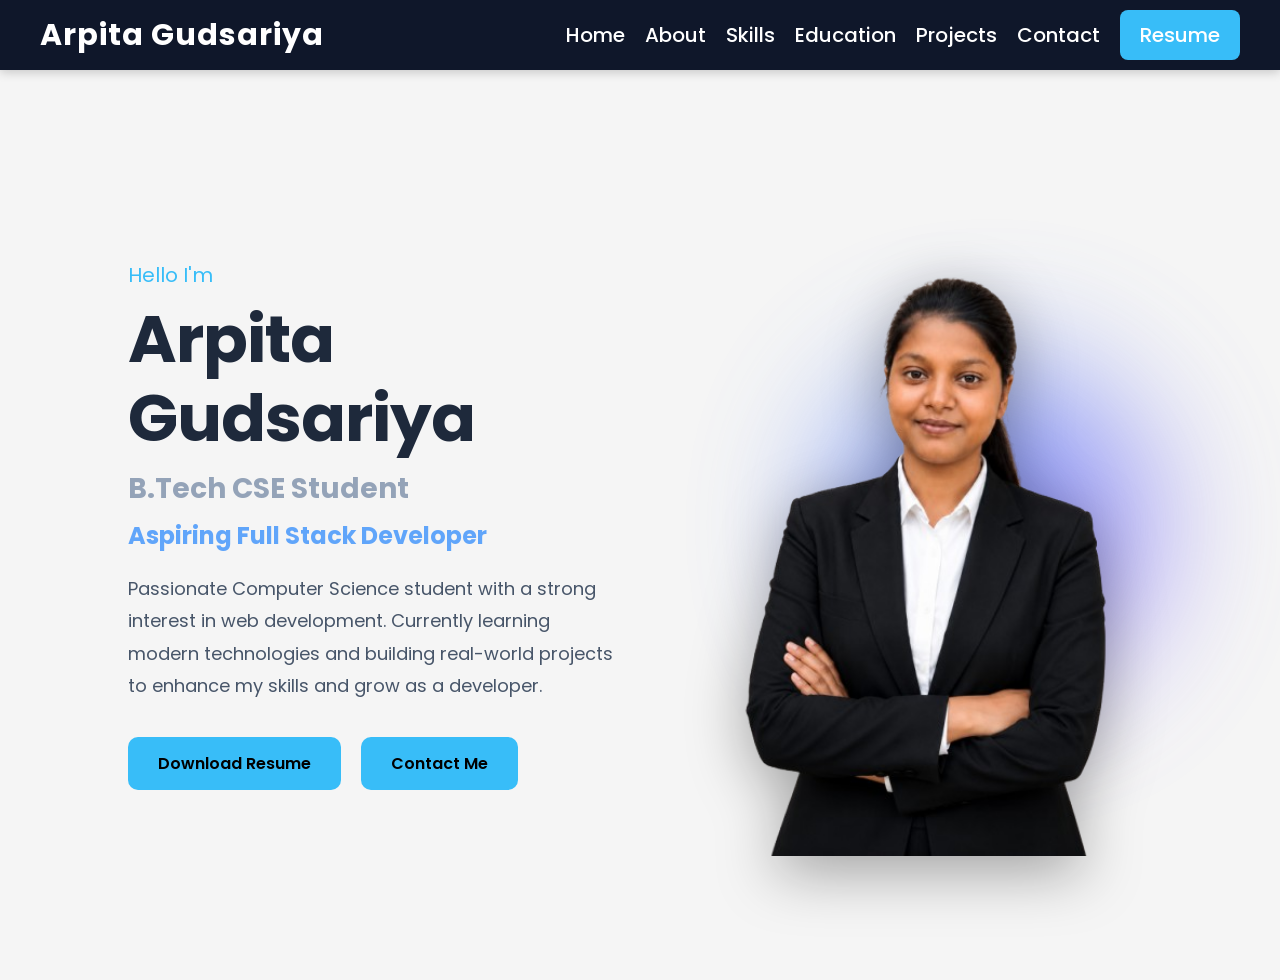
==== CODSOFT_TASK1_Portfolio/index.html @ d37b6a10 "Complete hero section" ====
<!DOCTYPE html>
<html lang="en">
<head>
    <meta charset="UTF-8">
    <meta name="viewport" content="width=device-width, initial-scale=1.0">
    <title> My Portfolio</title>
    <link rel="stylesheet" href="style.css">
    


</head>
<body>

    <!-----------Header Section---------------->
    <header id="header">
        
        <h1>Arpita Gudsariya</h1>
        <div class="nav-links">
        <a href="#home">Home</a>
        <a href="#about">About</a>
        <a href="#skills">Skills</a>
        <a href="#education">Education</a>
        <a href="#projects">Projects</a>
        <a href="#contact">Contact</a>

        <a href="#" class="resume-btn">Resume</a>
        </div>
    </header>




    <!-----------Main Section---------------->
    <main>



        <!-----------Hero Section---------------->
    <section id="home">
    <div class="hero-container">


       <!-------left side of hero section---------------->
        <div class="hero-content">
            <p class="greeting">Hello I'm </p>
            <h1>Arpita Gudsariya</h1>
            <h2>B.Tech CSE  Student</h2>
            <h3>Aspiring Full Stack Developer</h3>
            <p class="hero-description">Passionate Computer Science student with a strong interest in web development. Currently learning modern technologies and building real-world projects to enhance my skills and grow as a developer.</p>
            <div class="hero-buttons">
              <button>Download Resume</button>  
              <button>Contact Me </button>
            </div>
            
            
        </div>

        <!-------right side of hero section---------------->
        <div class="hero-image">
            <img src="image/Arpita_new-removebg-preview.png" alt="Profile Image">
        </div>

    </div>

    </section>

    
        <!-----------Home Section---------------->
        <section id="home">

        </section>

        <!-----------About Section---------------->
        <section id="about">

        </section>

        <!-----------Skills Section---------------->
        <section id="skills">

        </section>

        <!-----------Education Section---------------->
        <section id="education">

        </section>

        <!-----------Projects Section---------------->
        <section id="projects">

        </section>

        <!-----------Contact Section---------------->
        <section id="contact">

        </section>

    </main>


    <!-----------Footer Section---------------->
    <footer id="footer">

    </footer>
</body>
</html>
---- CODSOFT_TASK1_Portfolio/style.css ----
@import url('https://fonts.googleapis.com/css2?family=Poppins:wght@300;400;500;600;700;800&display=swap');
*{
    margin: 0;
    padding: 0;
    box-sizing: border-box;
    font-family:'Poppins', sans-serif;
}

body{
   background:#f5f5f5;
   color:#1e293b;
 }
html{
    scroll-behavior: smooth;
}


/*---------------- Header Section ------------------*/
#header{
    background-color: #0F172A;
    color: white;
    height: 70px;
    display: flex;
    justify-content: space-between;
    align-items: center;
    padding: 0 40px;
    position:sticky;
    top:0;
    z-index:1000;
    box-shadow: 0 2px 10px rgba(0,0,0,0.2);
}

#header h1{
    font-size: 30px;
    font-weight: bold;
    letter-spacing: 1px;
}

.nav-links{
    display: flex;
    align-items: center;
    gap: 20px;
}

#header a{
    color: white;
    text-decoration: none;
    font-size: 20px;
    transition: all 0.3s ease;
    font-weight: 500;

}

#header a:hover{
    color: #38BDF8;
}

.resume-btn{
    background-color: #38BDF8;
    color: white;
    padding: 10px 20px;
    border-radius: 8px;
    font-weight: 600;
    transition: all 0.3s ease;
}

.resume-btn:hover{
    background-color: #0EA5E9;
    transform: translateY(-2px);
}



.hero-container{
    display: flex;
    align-items: center;
    justify-content: space-between;
    min-height:calc(100vh - 70px);

}

/*----------- Hero Section ------------------*/

#home{
    padding:40px 10% 0;
}



.hero-content{
    flex:1;
padding-right:40px;
}

.greeting{
    font-size:20px;
    color:#38bdf8;
    margin-bottom:10px;
}



.hero-content h1{
    font-size:66px;
    letter-spacing:-1px;
    font-weight:700;
    line-height:1.2;
    margin-bottom:10px;
}

.hero-content h2{
    font-size:28px;
    color:#94a3b8;
    margin-bottom:8px;
}

.hero-content h3{
    font-size:24px;
    color:#60a5fa;
    margin-bottom:20px;
}

.hero-description{
    max-width:600px;
    font-size:18px;
    line-height:1.8;
    color:#475569;
    margin-bottom:35px;
}
.hero-buttons{
    display:flex;
    gap:20px;
}

.hero-buttons button{
    font-size:16px;
    padding: 14px 30px;
    border:none;
    border-radius:10px;
    background-color:#38bdf8;
    color:black;
    cursor:pointer;
    font-weight:600;
    transition:0.3s ease;
}

.hero-buttons button:hover{
   background-color: #0EA5E9;
    transform: translateY(-5px);
    transition: 0.3s ease;
}


/*--------- Hero Image Section ------------------*/

.hero-image{
    flex:1;
    display:flex;
    justify-content:flex-end;
    align-items:center;
    position:relative;
}

.hero-image::before{
    content:"";
    position:absolute;
    width:320px;
    height:320px;
    background:linear-gradient(135deg,#3b82f6,#8b5cf6);
    border-radius:50%;
    filter:blur(70px);
    opacity:0.7;
    z-index:-1;
}

.hero-image img{
    width:440px;
    max-width:100%;
    height:auto;
    filter:drop-shadow(0 15px 30px rgba(0,0,0,0.35));
    transition:transform .4s ease;
}

.hero-image img:hover{
    transform:scale(1.05);
}
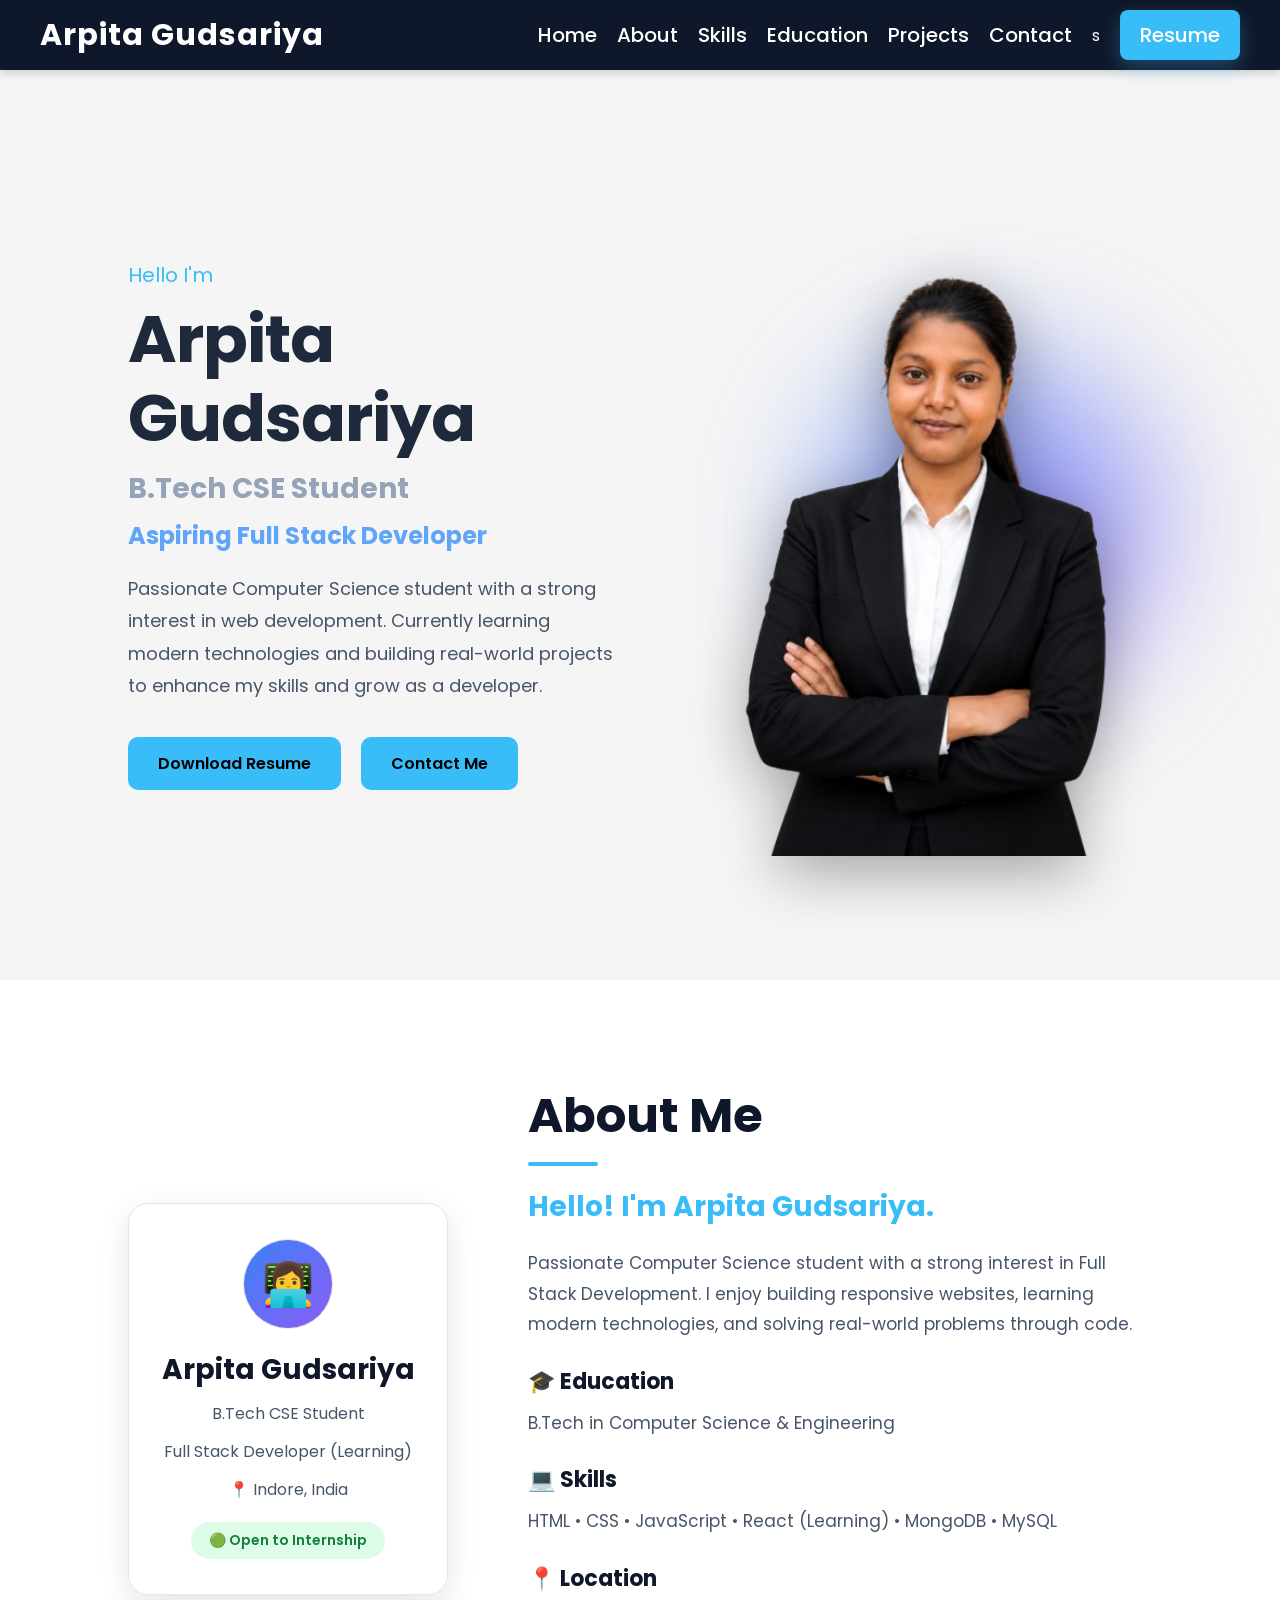
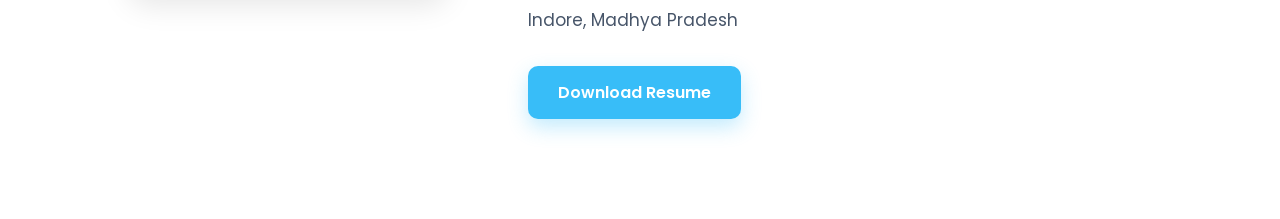
==== commit 9a143c97: "Complete About Section" ====
--- a/CODSOFT_TASK1_Portfolio/index.html
+++ b/CODSOFT_TASK1_Portfolio/index.html
@@ -21,7 +21,7 @@
         <a href="#skills">Skills</a>
         <a href="#education">Education</a>
         <a href="#projects">Projects</a>
-        <a href="#contact">Contact</a>
+        <a href="#contact">Contact</a>s
 
         <a href="#" class="resume-btn">Resume</a>
         </div>
@@ -70,10 +70,64 @@
 
         </section>
 
-        <!-----------About Section---------------->
-        <section id="about">
 
-        </section>
+
+    <!-----------About Section---------------->
+    <section id="about">
+
+    <div class="about-container">
+
+        <!-- Left Side -->
+        <div class="about-card">
+
+            <div class="about-icon">
+                👩‍💻
+            </div>
+
+            <h3>Arpita Gudsariya</h3>
+
+            <p>B.Tech CSE Student</p>
+
+            <p>Full Stack Developer (Learning)</p>
+
+            <p>📍 Indore, India</p>
+
+            <div class="status">
+                <span>🟢 Open to Internship</span>
+            </div>
+
+        </div>
+
+        <!-- Right Side -->
+        <div class="about-content">
+
+            <h1>About Me</h1>
+
+            <h2>Hello! I'm Arpita Gudsariya.</h2>
+
+            <p>
+                Passionate Computer Science student with a strong interest in
+                Full Stack Development. I enjoy building responsive websites,
+                learning modern technologies, and solving real-world problems
+                through code.
+            </p>
+
+            <h3>🎓 Education</h3>
+            <p>B.Tech in Computer Science & Engineering</p>
+
+            <h3>💻 Skills</h3>
+            <p>HTML • CSS • JavaScript • React (Learning) • MongoDB • MySQL</p>
+
+            <h3>📍 Location</h3>
+            <p>Indore, Madhya Pradesh</p>
+
+            <div class="about-button">
+    <button>Download Resume</button>
+ </div>
+
+    </div>
+
+</section>
 
         <!-----------Skills Section---------------->
         <section id="skills">
--- a/CODSOFT_TASK1_Portfolio/style.css
+++ b/CODSOFT_TASK1_Portfolio/style.css
@@ -62,6 +62,7 @@
     border-radius: 8px;
     font-weight: 600;
     transition: all 0.3s ease;
+    box-shadow:0 8px 20px rgba(56,189,248,0.3);
 }
 
 .resume-btn:hover{
@@ -186,3 +187,163 @@
 }
 
 
+
+
+/*---------------- About Section ------------------*/
+
+#about{
+    padding:100px 10%;
+    background:#ffffff;
+}
+
+.about-container{
+    display:flex;
+    justify-content:space-between;
+    align-items:center;
+    gap:80px;
+}
+
+
+
+
+/*---------------- About Card ----------------*/
+
+.about-card{
+    width: 320px;
+    background: #ffffff;
+    padding: 35px 25px;
+    border-radius: 20px;
+    border:1px solid #e2e8f0;
+    text-align: center;
+    box-shadow: 0 10px 30px rgba(0,0,0,0.1);
+    transition: 0.3s ease;
+}
+
+.about-card:hover{
+    transform: translateY(-10px);
+    box-shadow: 0 20px 40px rgba(59,130,246,0.25);
+}
+
+
+
+/*---------------- About Card Content ----------------*/
+
+.about-icon{
+    width: 90px;
+    height: 90px;
+    margin: 0 auto 20px;
+    background: linear-gradient(135deg,#3b82f6,#8b5cf6);
+    border-radius: 50%;
+    display: flex;
+    justify-content: center;
+    align-items: center;
+    font-size: 42px;
+    color: white;
+    border:1px solid #e5e7eb;
+}
+
+
+
+.about-card h3{
+    font-size: 28px;
+    color: #0F172A;
+    margin-bottom: 10px;
+}
+
+.about-card p{
+    font-size: 16px;
+    color: #475569;
+    margin-bottom: 12px;
+    line-height: 1.6;
+}
+
+.status{
+    margin-top: 20px;
+}
+
+.status span{
+    display: inline-block;
+    padding: 8px 18px;
+    background: #DCFCE7;
+    color: #15803D;
+    border-radius: 20px;
+    font-size: 14px;
+    font-weight: 600;
+}
+.about-content h1::after{
+    content:"";
+    display:block;
+    width:70px;
+    height:4px;
+    background:#38BDF8;
+    margin-top:10px;
+    border-radius:10px;
+}
+
+
+/*---------------- About Content ----------------*/
+
+.about-content{
+    flex: 1;
+}
+
+.about-content h1{
+    font-size: 48px;
+    color: #0F172A;
+    margin-bottom: 20px;
+}
+
+.about-content h1::after{
+    content:"";
+    display:block;
+    width:70px;
+    height:4px;
+    background:#38BDF8;
+    margin-top:10px;
+    border-radius:10px;
+}
+
+.about-content h2{
+    font-size: 28px;
+    color: #38BDF8;
+    margin-bottom: 20px;
+}
+
+.about-content p{
+    font-size: 17px;
+    color: #475569;
+    line-height: 1.8;
+    margin-bottom: 25px;
+    max-width:650px;
+}
+
+.about-content h3{
+    font-size: 22px;
+    color: #0F172A;
+    margin-top: 20px;
+    margin-bottom: 10px;
+}
+
+/*---------------- About Button ----------------*/
+
+.about-button{
+    margin-top: 30px;
+}
+
+.about-button button{
+    padding: 14px 30px;
+    background-color: #38BDF8;
+    box-shadow:0 8px 20px rgba(56,189,248,0.3);
+    color: white;
+    border: none;
+    border-radius: 10px;
+    font-size: 16px;
+    font-weight: 600;
+    cursor: pointer;
+    transition: all 0.3s ease;
+}
+
+.about-button button:hover{
+    background-color: #0EA5E9;
+    transform: translateY(-5px);
+}
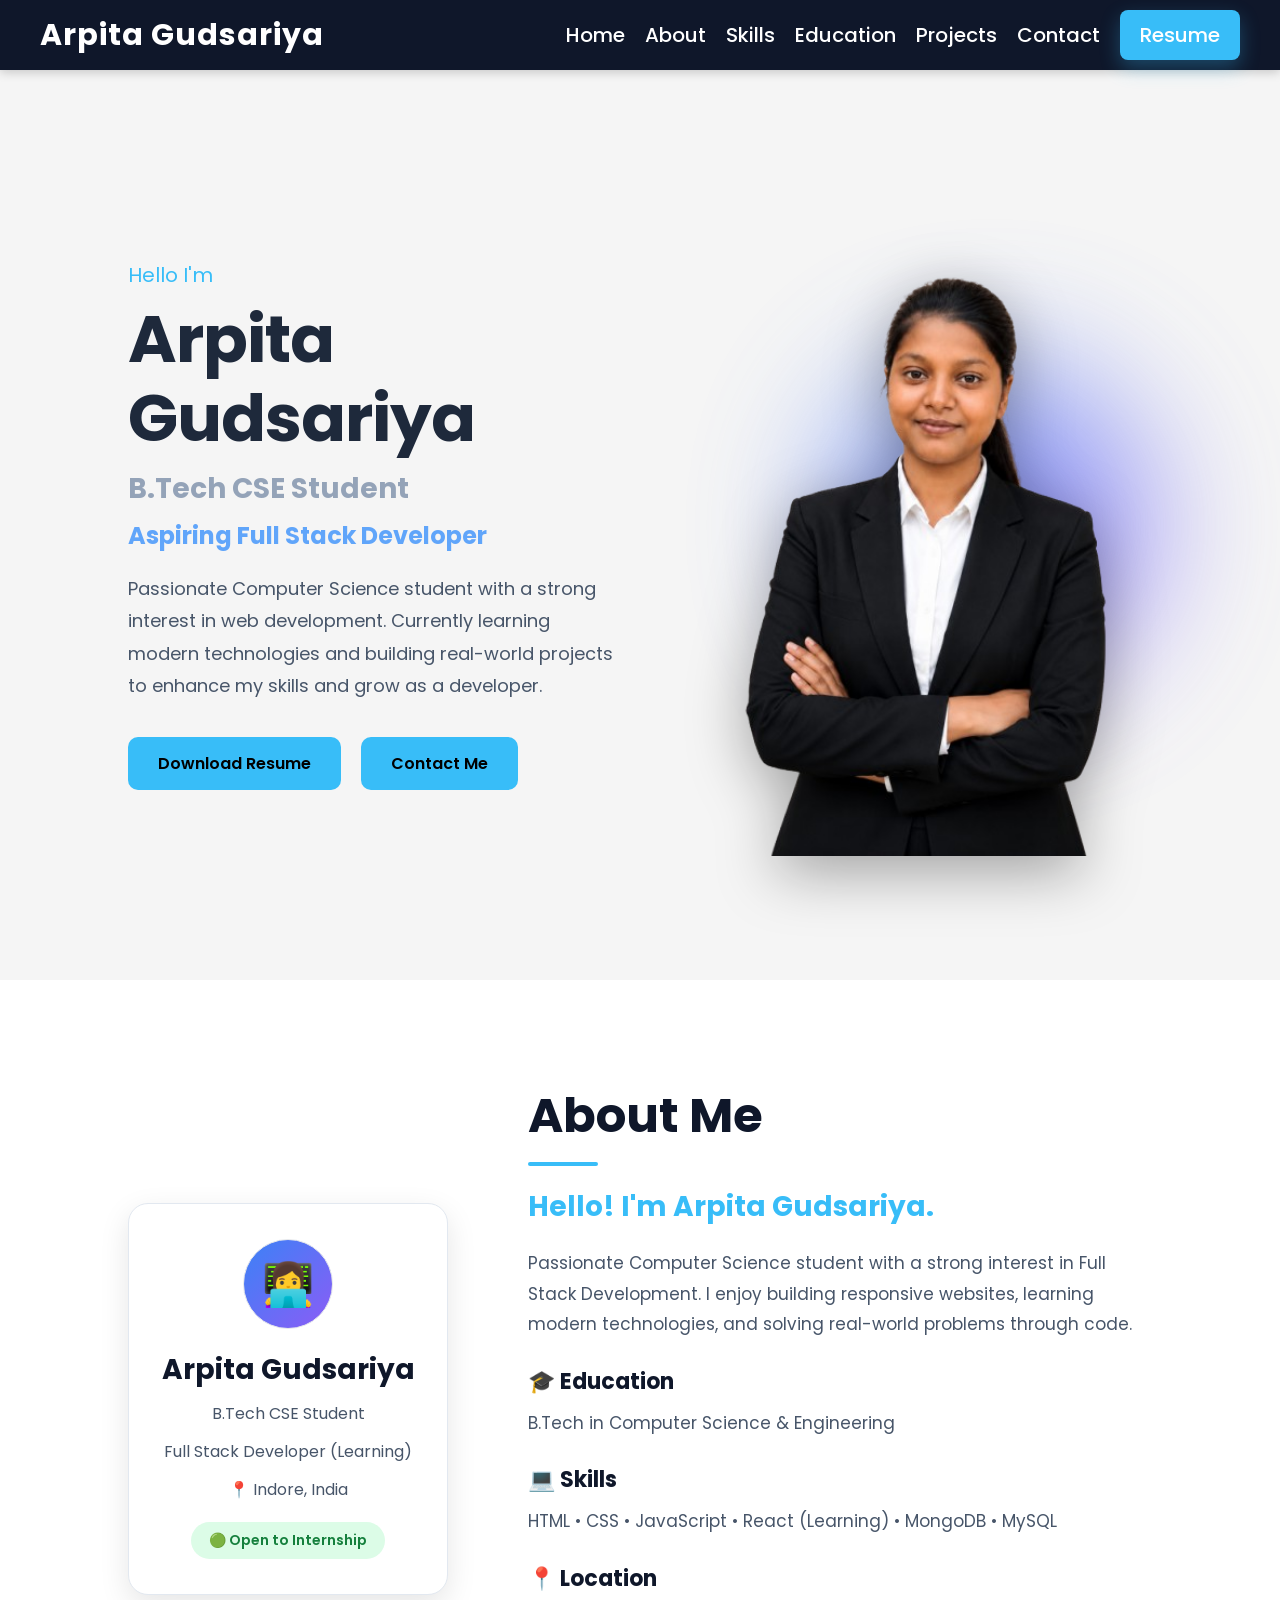
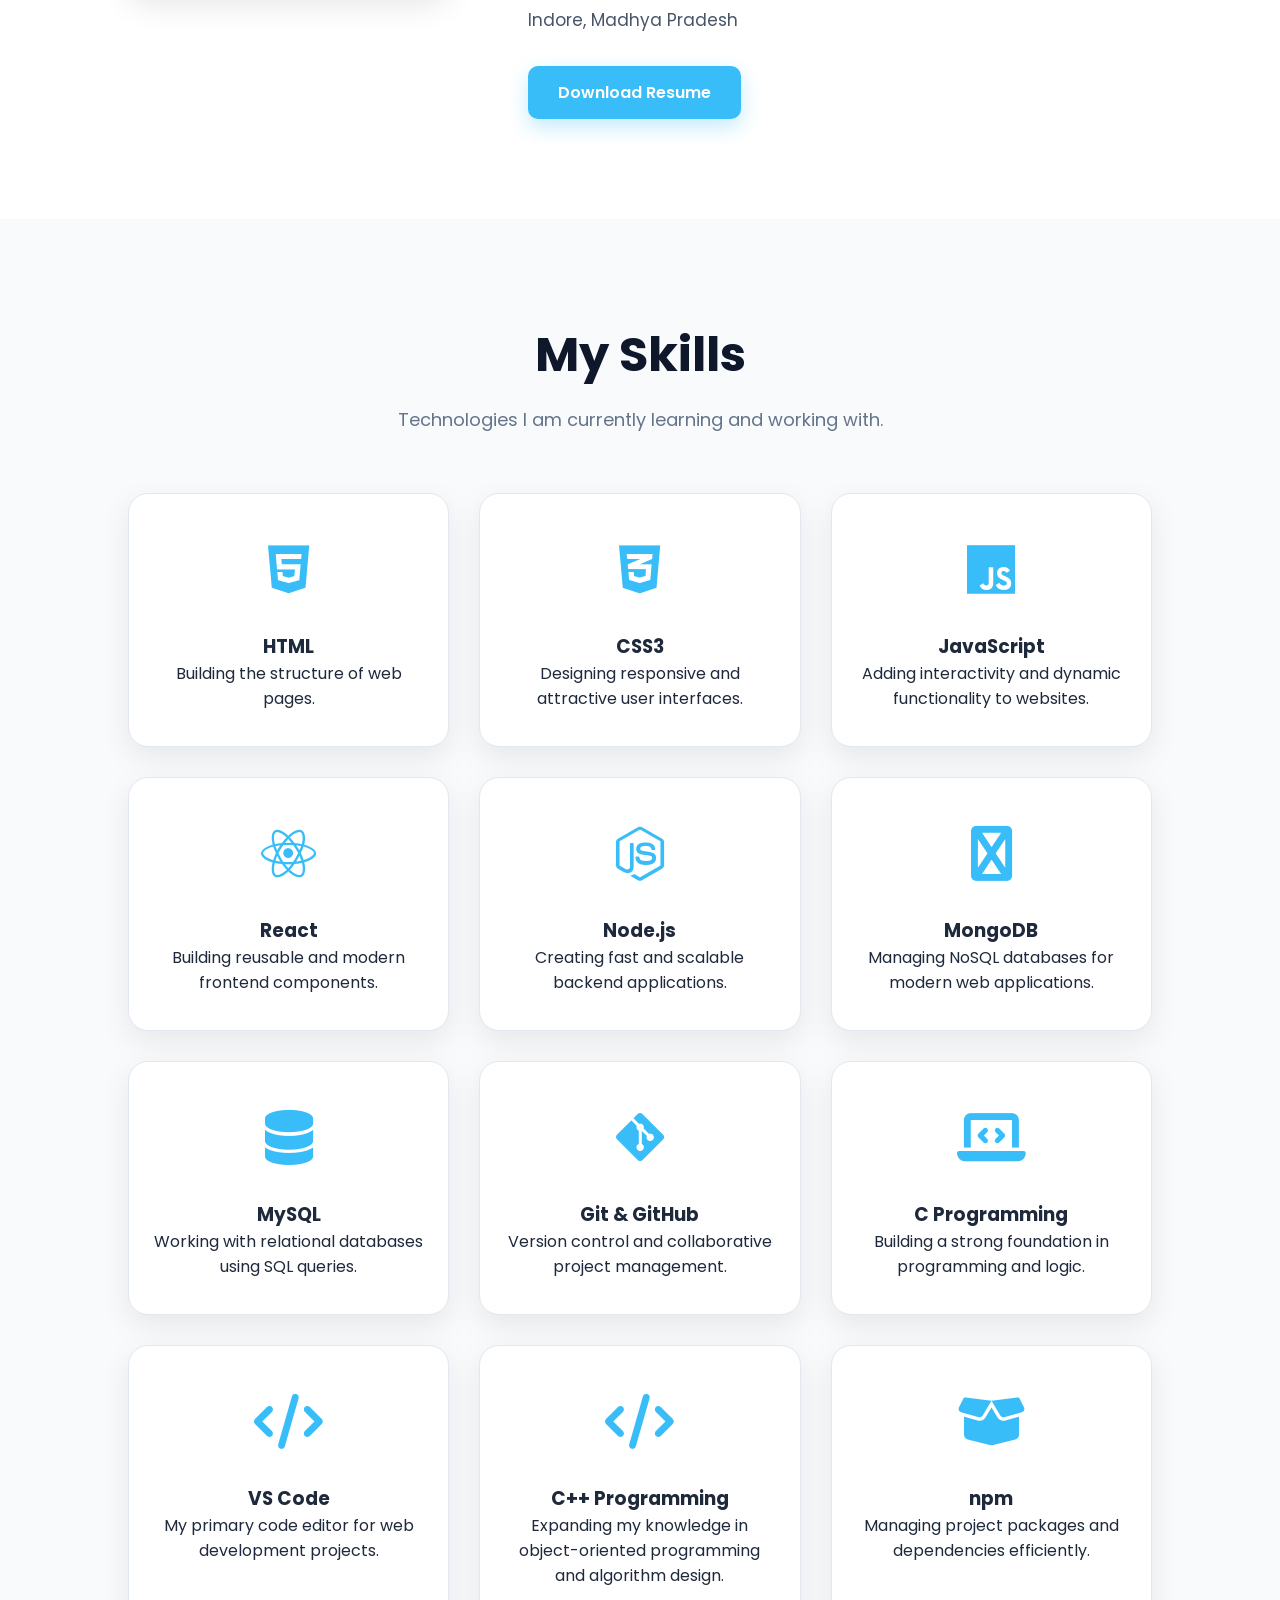
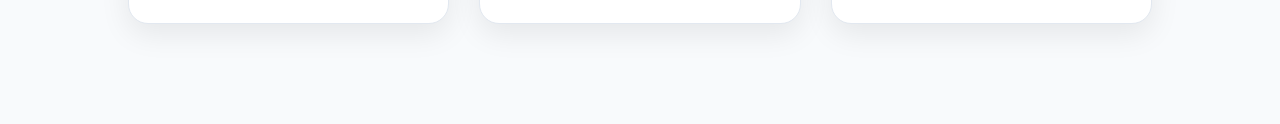
==== commit 6b066de3: "Complete skills section for portfolio" ====
--- a/CODSOFT_TASK1_Portfolio/index.html
+++ b/CODSOFT_TASK1_Portfolio/index.html
@@ -5,9 +5,7 @@
     <meta name="viewport" content="width=device-width, initial-scale=1.0">
     <title> My Portfolio</title>
     <link rel="stylesheet" href="style.css">
-    
-
-
+    <link rel="stylesheet" href="https://cdnjs.cloudflare.com/ajax/libs/font-awesome/6.7.2/css/all.min.css">
 </head>
 <body>
 
@@ -21,7 +19,7 @@
         <a href="#skills">Skills</a>
         <a href="#education">Education</a>
         <a href="#projects">Projects</a>
-        <a href="#contact">Contact</a>s
+        <a href="#contact">Contact</a>
 
         <a href="#" class="resume-btn">Resume</a>
         </div>
@@ -131,11 +129,120 @@
 
         <!-----------Skills Section---------------->
         <section id="skills">
+         
+            <h1>My Skills</h1>
+
+            <p class="skills-subtitle">
+                Technologies I am currently learning and working with.
+            </p>
+
+            <div class="skills-container">
+            
+        <div class="skill-card">
+        <div class="skill-icon">
+            <i class="fa-brands fa-html5"></i>
+        </div>
+        <h3>HTML</h3>
+        <p>Building the structure of web pages.</p>
+        </div>
+
+        <div class="skill-card">
+    <div class="skill-icon">
+         <i class="fa-brands fa-css3-alt"></i>
+    </div>
+    <h3>CSS3</h3>
+    <p>Designing responsive and attractive user interfaces.</p>
+</div>
+
+<div class="skill-card">
+    <div class="skill-icon">
+        <i class="fa-brands fa-js"></i> 
+    </div>
+    <h3>JavaScript</h3>
+    <p>Adding interactivity and dynamic functionality to websites.</p>
+</div>
+
+<div class="skill-card">
+    <div class="skill-icon">
+         <i class="fa-brands fa-react"></i>
+    </div>
+    <h3>React</h3>
+    <p>Building reusable and modern frontend components.</p>
+</div>
+
+<div class="skill-card">
+    <div class="skill-icon">
+        <i class="fa-brands fa-node-js"></i>
+    </div>
+    <h3>Node.js</h3>
+    <p>Creating fast and scalable backend applications.</p>
+</div>
+
+
+
+<div class="skill-card">
+    <div class="skill-icon">
+        <i class="fa-brands fa-database"></i>
+    </div>
+    <h3>MongoDB</h3>
+    <p>Managing NoSQL databases for modern web applications.</p>
+</div>
+
+<div class="skill-card">
+    <div class="skill-icon">
+        <i class="fa-solid fa-database"></i>
+    </div>
+    <h3>MySQL</h3>
+    <p>Working with relational databases using SQL queries.</p>
+</div>
+
+<div class="skill-card">
+    <div class="skill-icon">
+        <i class="fa-brands fa-git-alt"></i>
+    </div>
+    <h3>Git & GitHub</h3>
+    <p>Version control and collaborative project management.</p>
+</div>
+
+<div class="skill-card">
+    <div class="skill-icon">
+        <i class="fa-solid fa-laptop-code"></i>
+    </div>
+    <h3>C Programming</h3>
+    <p>Building a strong foundation in programming and logic.</p>
+</div>
+
+<div class="skill-card">
+    <div class="skill-icon">
+        <i class="fa-solid fa-code"></i>
+    </div>
+    <h3>VS Code</h3>
+    <p>My primary code editor for web development projects.</p>
+</div>
+
+<div class="skill-card">
+    <div class="skill-icon">
+        <i class="fa-solid fa-code"></i>
+    </div>
+    <h3>C++ Programming</h3>
+    <p>Expanding my knowledge in object-oriented programming and algorithm design.</p>
+</div>
+
+<div class="skill-card">
+    <div class="skill-icon">
+        <i class="fa-solid fa-box-open"></i>
+    </div>
+    <h3>npm</h3>
+    <p>Managing project packages and dependencies efficiently.</p>
+</div>
 
         </section>
 
         <!-----------Education Section---------------->
         <section id="education">
+
+
+
 
         </section>
 
--- a/CODSOFT_TASK1_Portfolio/style.css
+++ b/CODSOFT_TASK1_Portfolio/style.css
@@ -10,6 +10,7 @@
    background:#f5f5f5;
    color:#1e293b;
  }
+ 
 html{
     scroll-behavior: smooth;
 }
@@ -346,4 +347,66 @@
 .about-button button:hover{
     background-color: #0EA5E9;
     transform: translateY(-5px);
-}+}
+
+
+
+
+
+
+/*---------------- Skills Section ----------------*/
+
+#skills{
+    padding:100px 10%;
+    background:#F8FAFC;
+    text-align:center;
+}
+
+#skills h1{
+    font-size:48px;
+    color:#0F172A;
+    margin-bottom:15px;
+}
+
+.skills-subtitle{
+    font-size:18px;
+    color:#64748B;
+    margin-bottom:60px;
+}
+
+.skills-container{
+    display:grid;
+    grid-template-columns:repeat(3,1fr);
+    gap:30px;
+}
+
+
+
+.skill-card{
+    background:#ffffff;
+    padding:35px 25px;
+    border-radius:20px;
+    border:1px solid #E2E8F0;
+    box-shadow:0 10px 30px rgba(0,0,0,0.08);
+    transition:0.3s ease;
+    cursor:pointer;
+}
+
+.skill-icon{
+    font-size:55px;
+    color:#38BDF8;
+    margin-bottom:20px;
+    transition:0.3s ease;
+}
+
+.skill-card:hover{
+    transform:translateY(-10px);
+    box-shadow:0 20px 40px rgba(59,130,246,0.25);
+}
+
+.skill-card:hover .skill-icon{
+    transform:scale(1.2) rotate(8deg);
+}
+
+
+
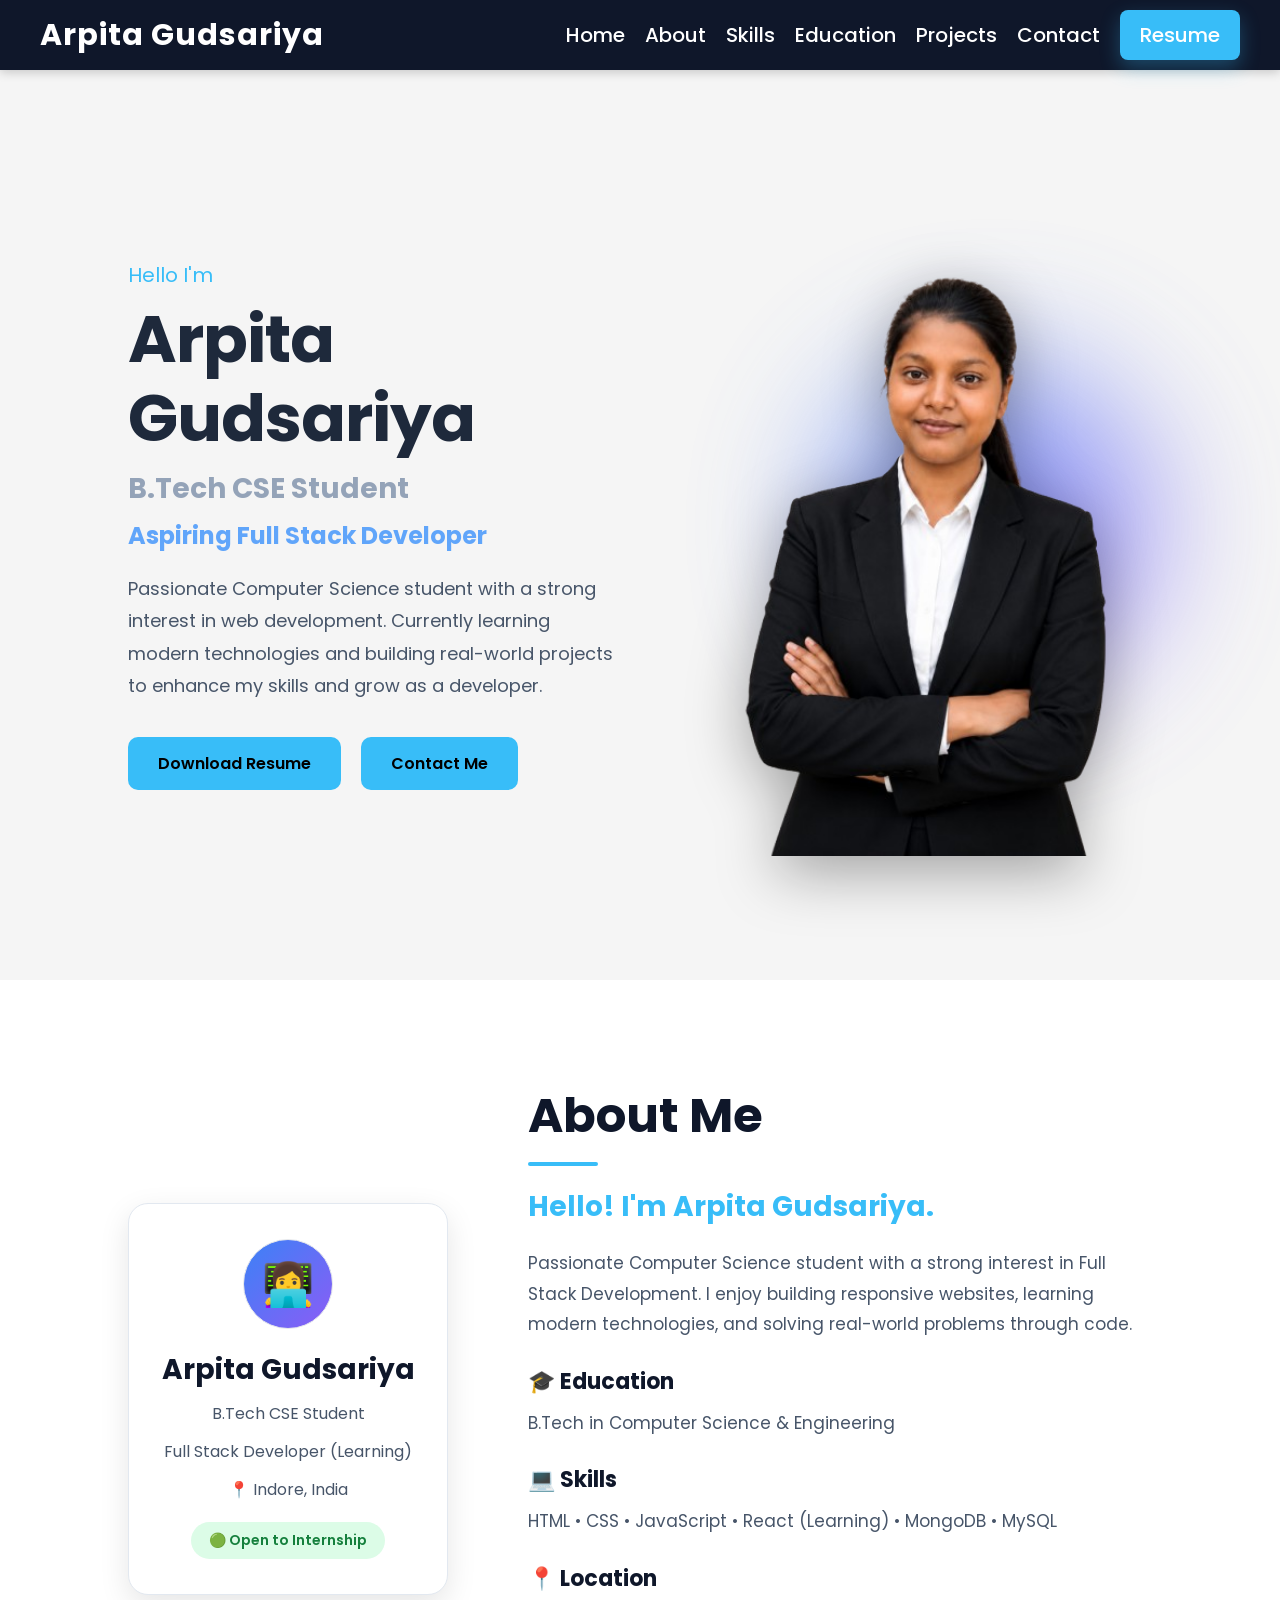
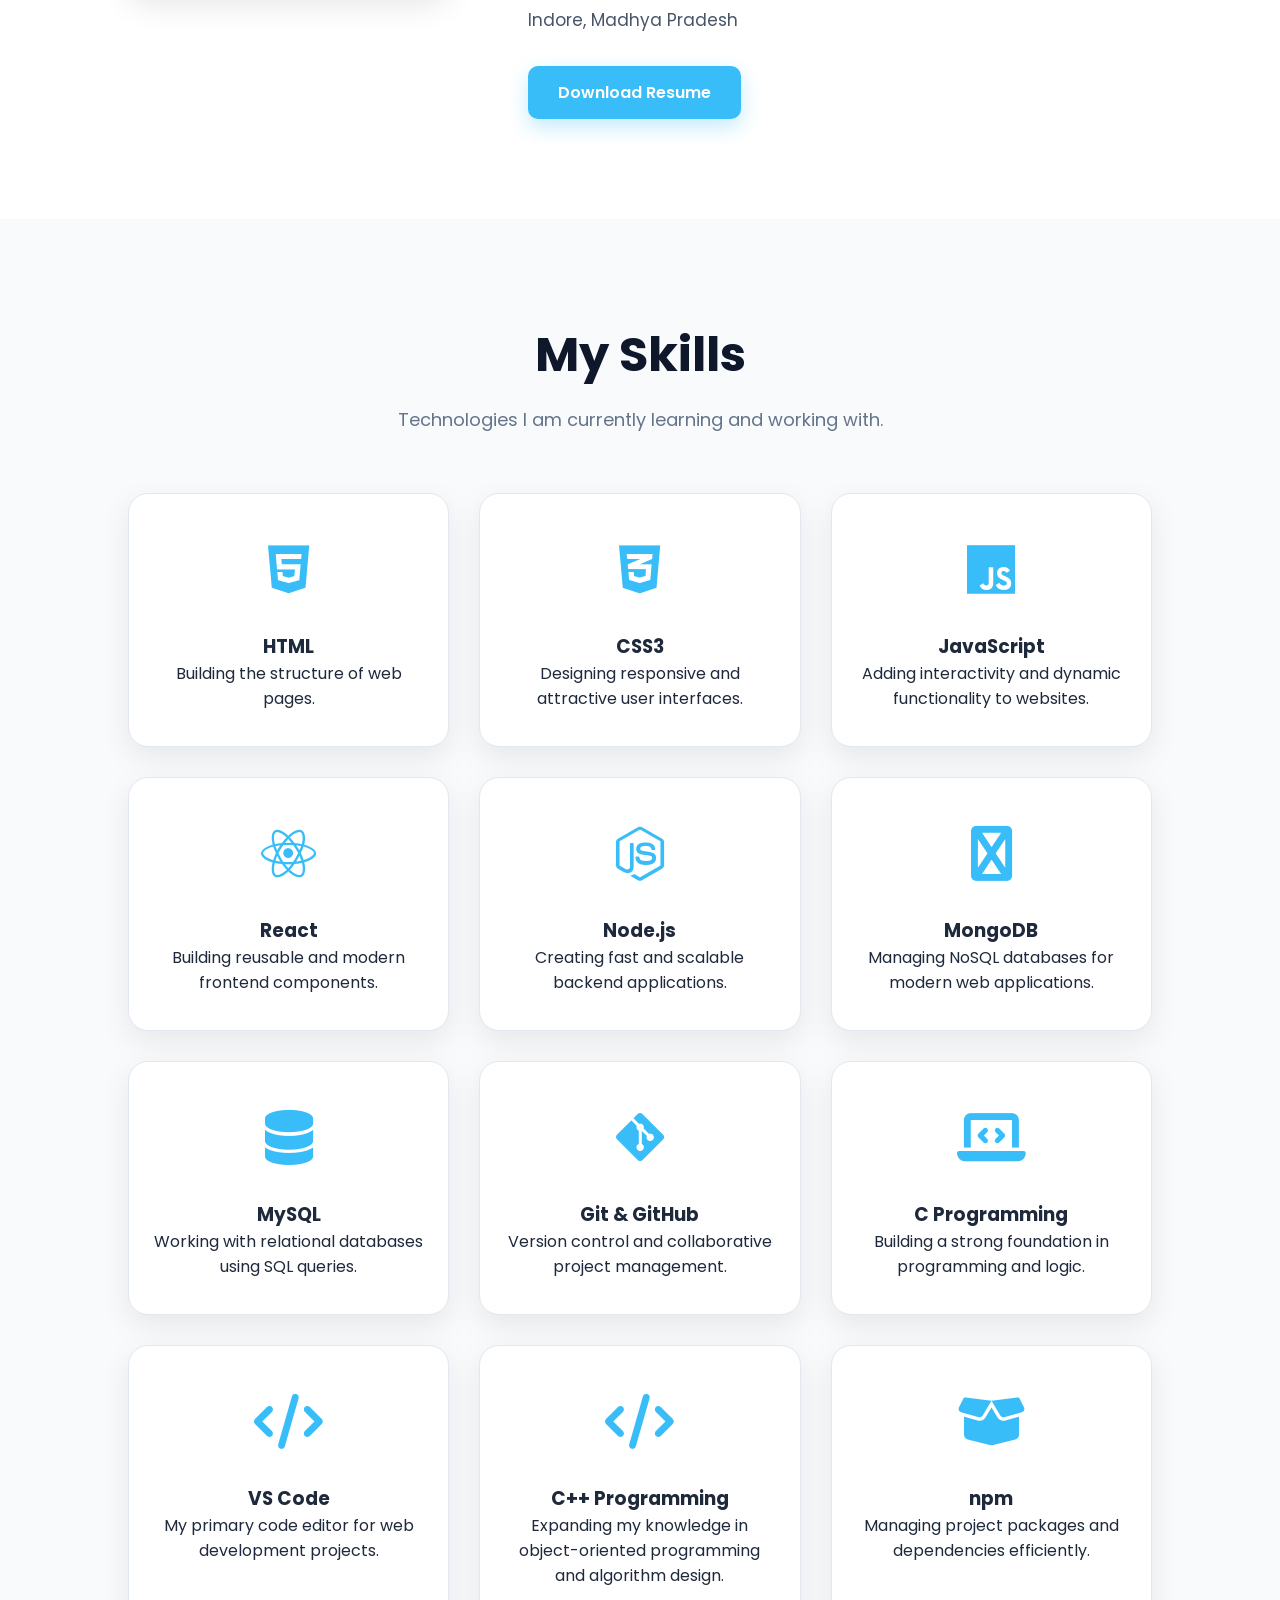
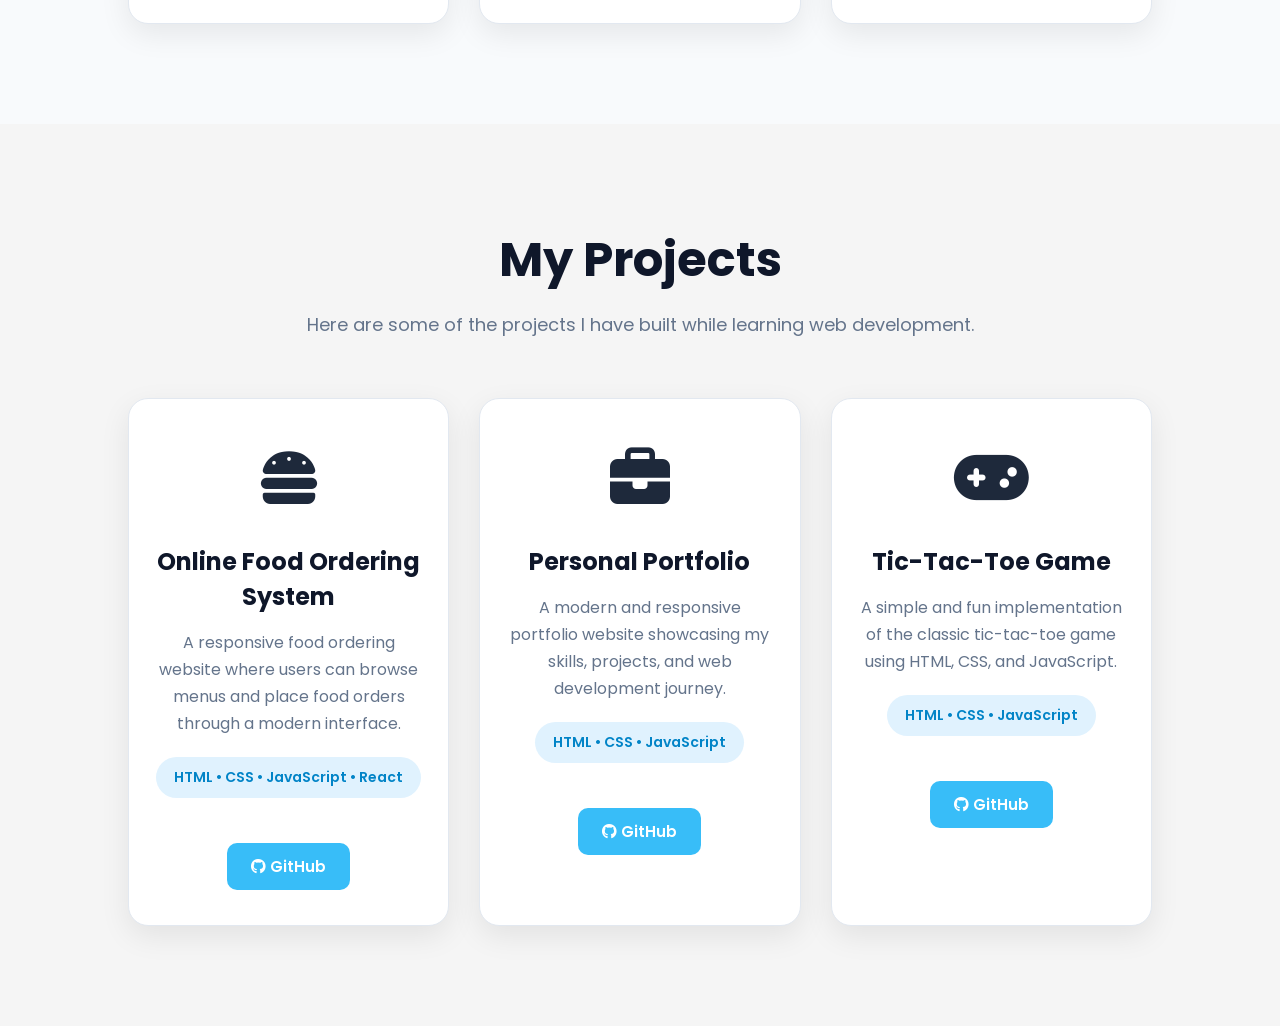
==== commit a8631ed9: "Complete Project section for portfolio" ====
--- a/CODSOFT_TASK1_Portfolio/index.html
+++ b/CODSOFT_TASK1_Portfolio/index.html
@@ -236,7 +236,114 @@
     <p>Managing project packages and dependencies efficiently.</p>
 </div>
 
-        </section>
+</section>
+          
+
+
+   <!-----------Projects Section---------------->
+
+<section id="projects">
+
+    <h1>My Projects</h1>
+
+    <p class="projects-subtitle">
+        Here are some of the projects I have built while learning web development.
+    </p>
+
+    <div class="projects-container">
+
+        <!-- Project 1 -->
+        <div class="project-card">
+
+            <div class="project-icon">
+                <i class="fa-solid fa-burger"></i>
+            </div>
+
+            <div class="project-content">
+
+                <h3>Online Food Ordering System</h3>
+
+                <p>
+                    A responsive food ordering website where users can browse menus and place food orders through a modern interface.
+                </p>
+
+                <div class="project-tech">
+                    HTML • CSS • JavaScript • React
+                </div>
+
+                <div class="project-buttons">
+                    <a href="https://github.com/Arpita-Gudsariya/Online-food-order-system" target="_blank">
+                        <button><i class="fa-brands fa-github"></i> GitHub</button>
+                    </a>
+                </div>
+
+            </div>
+
+        </div>
+
+        <!-- Project 2 -->
+        <div class="project-card">
+
+            <div class="project-icon">
+                <i class="fa-solid fa-briefcase"></i>
+            </div>
+
+            <div class="project-content">
+
+                <h3>Personal Portfolio</h3>
+
+                <p>
+                    A modern and responsive portfolio website showcasing my skills, projects, and web development journey.
+                </p>
+
+                <div class="project-tech">
+                    HTML • CSS • JavaScript
+                </div>
+
+                <div class="project-buttons">
+                    <a href="https://github.com/Arpita-Gudsariya/CODSOFT_TASK1_Portfolio" target="_blank">
+                        <button><i class="fa-brands fa-github"></i> GitHub</button>
+                    </a>
+                </div>
+
+            </div>
+
+        </div>
+
+        <!-- Project 3 -->
+        <div class="project-card">
+
+            <div class="project-icon">
+                <i class="fa-solid fa-gamepad"></i>
+            </div>
+
+            <div class="project-content">
+
+                <h3>Tic-Tac-Toe Game</h3>
+
+                <p>
+                    A simple and fun implementation of the classic tic-tac-toe game using HTML, CSS, and JavaScript.
+                </p>
+
+                <div class="project-tech">
+                    HTML • CSS • JavaScript
+                </div>
+
+                <div class="project-buttons">
+                    <a href="https://github.com/Arpita-Gudsariya/tic-tac-toe-" target="_blank">
+                        <button><i class="fa-brands fa-github"></i> GitHub</button>
+                    </a>
+                </div>
+
+            </div>
+
+        </div>
+
+    </div>
+
+</section>
+        
+
 
         <!-----------Education Section---------------->
         <section id="education">
@@ -246,10 +353,7 @@
 
         </section>
 
-        <!-----------Projects Section---------------->
-        <section id="projects">
-
-        </section>
+       
 
         <!-----------Contact Section---------------->
         <section id="contact">
--- a/CODSOFT_TASK1_Portfolio/style.css
+++ b/CODSOFT_TASK1_Portfolio/style.css
@@ -410,3 +410,105 @@
 
 
 
+
+
+
+/*---------------- Projects Section ----------------*/
+
+#projects{
+    padding:100px 10%;
+    background:#f5f5f5;
+    text-align:center;
+}
+
+#projects h1{
+    font-size:48px;
+    color:#0F172A;
+    margin-bottom:15px;
+}
+
+.projects-subtitle{
+    font-size:18px;
+    color:#64748B;
+    margin-bottom:60px;
+}
+
+.projects-container{
+    display:grid;
+    grid-template-columns:repeat(3,1fr);
+    gap:30px;
+}
+
+.project-card{
+    background:#ffffff;
+    border-radius:20px;
+    padding:35px 25px;
+    border:1px solid #E2E8F0;
+    box-shadow:0 10px 30px rgba(0,0,0,0.08);
+    transition:0.3s ease;
+}
+
+.project-card:hover{
+    transform:translateY(-10px);
+    box-shadow:0 20px 40px rgba(59,130,246,0.20);
+}
+
+.project-icon{
+    font-size:60px;
+    margin-bottom:20px;
+}
+
+.project-content h3{
+    font-size:24px;
+    color:#0F172A;
+    margin-bottom:15px;
+}
+
+.project-content p{
+    font-size:16px;
+    color:#64748B;
+    line-height:1.7;
+    margin-bottom:20px;
+}
+
+.project-tech{
+    display:inline-block;
+    background:#E0F2FE;
+    color:#0284C7;
+    padding:10px 18px;
+    border-radius:30px;
+    font-size:14px;
+    font-weight:600;
+    margin-bottom:25px;
+}
+
+.project-buttons{
+    display:flex;
+    justify-content:center;
+    gap:15px;
+    margin-top:20px;
+}
+
+.project-buttons button{
+    padding:12px 24px;
+    border:none;
+    border-radius:10px;
+    background:#38BDF8;
+    color:white;
+    font-size:15px;
+    font-weight:600;
+    cursor:pointer;
+    transition:0.3s ease;
+
+}
+
+.project-buttons a{
+    text-decoration:none;
+}
+
+.project-buttons button:hover{
+    background:#0EA5E9;
+    transform:translateY(-3px);
+}
+
+
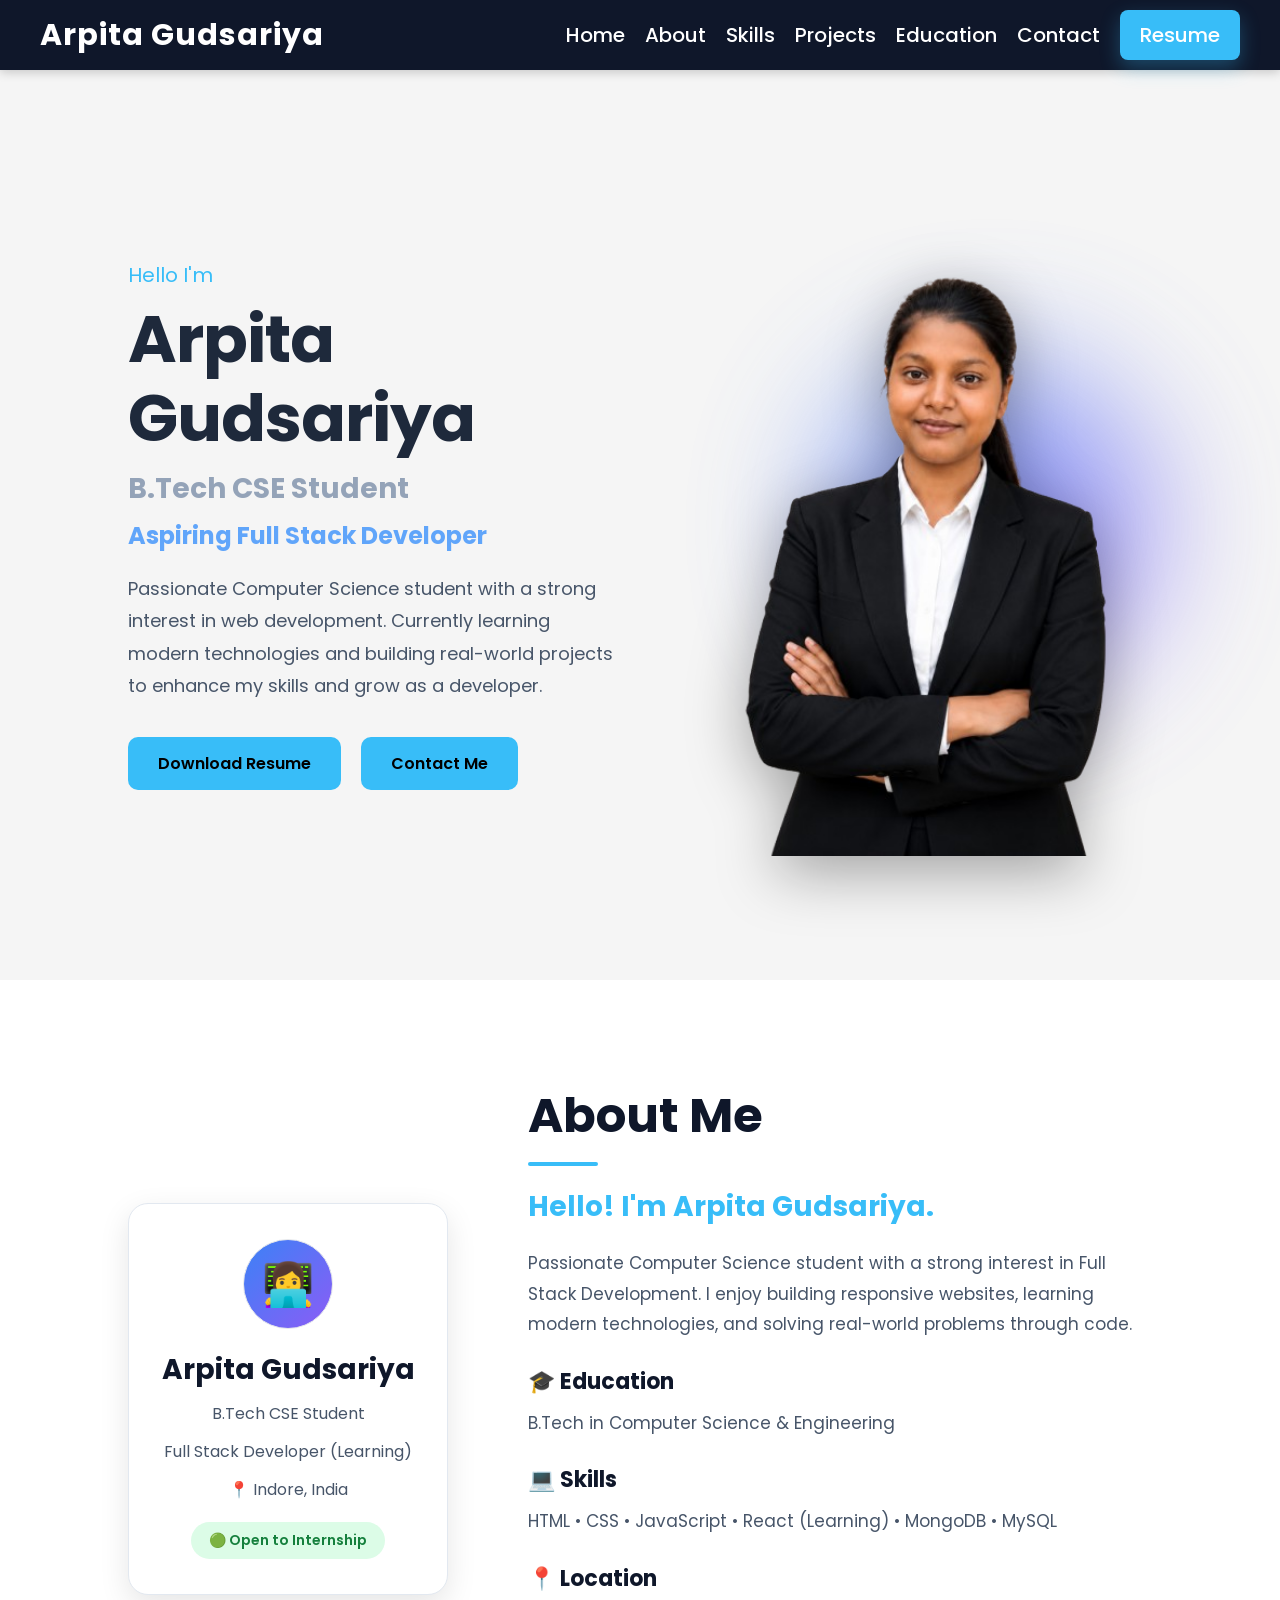
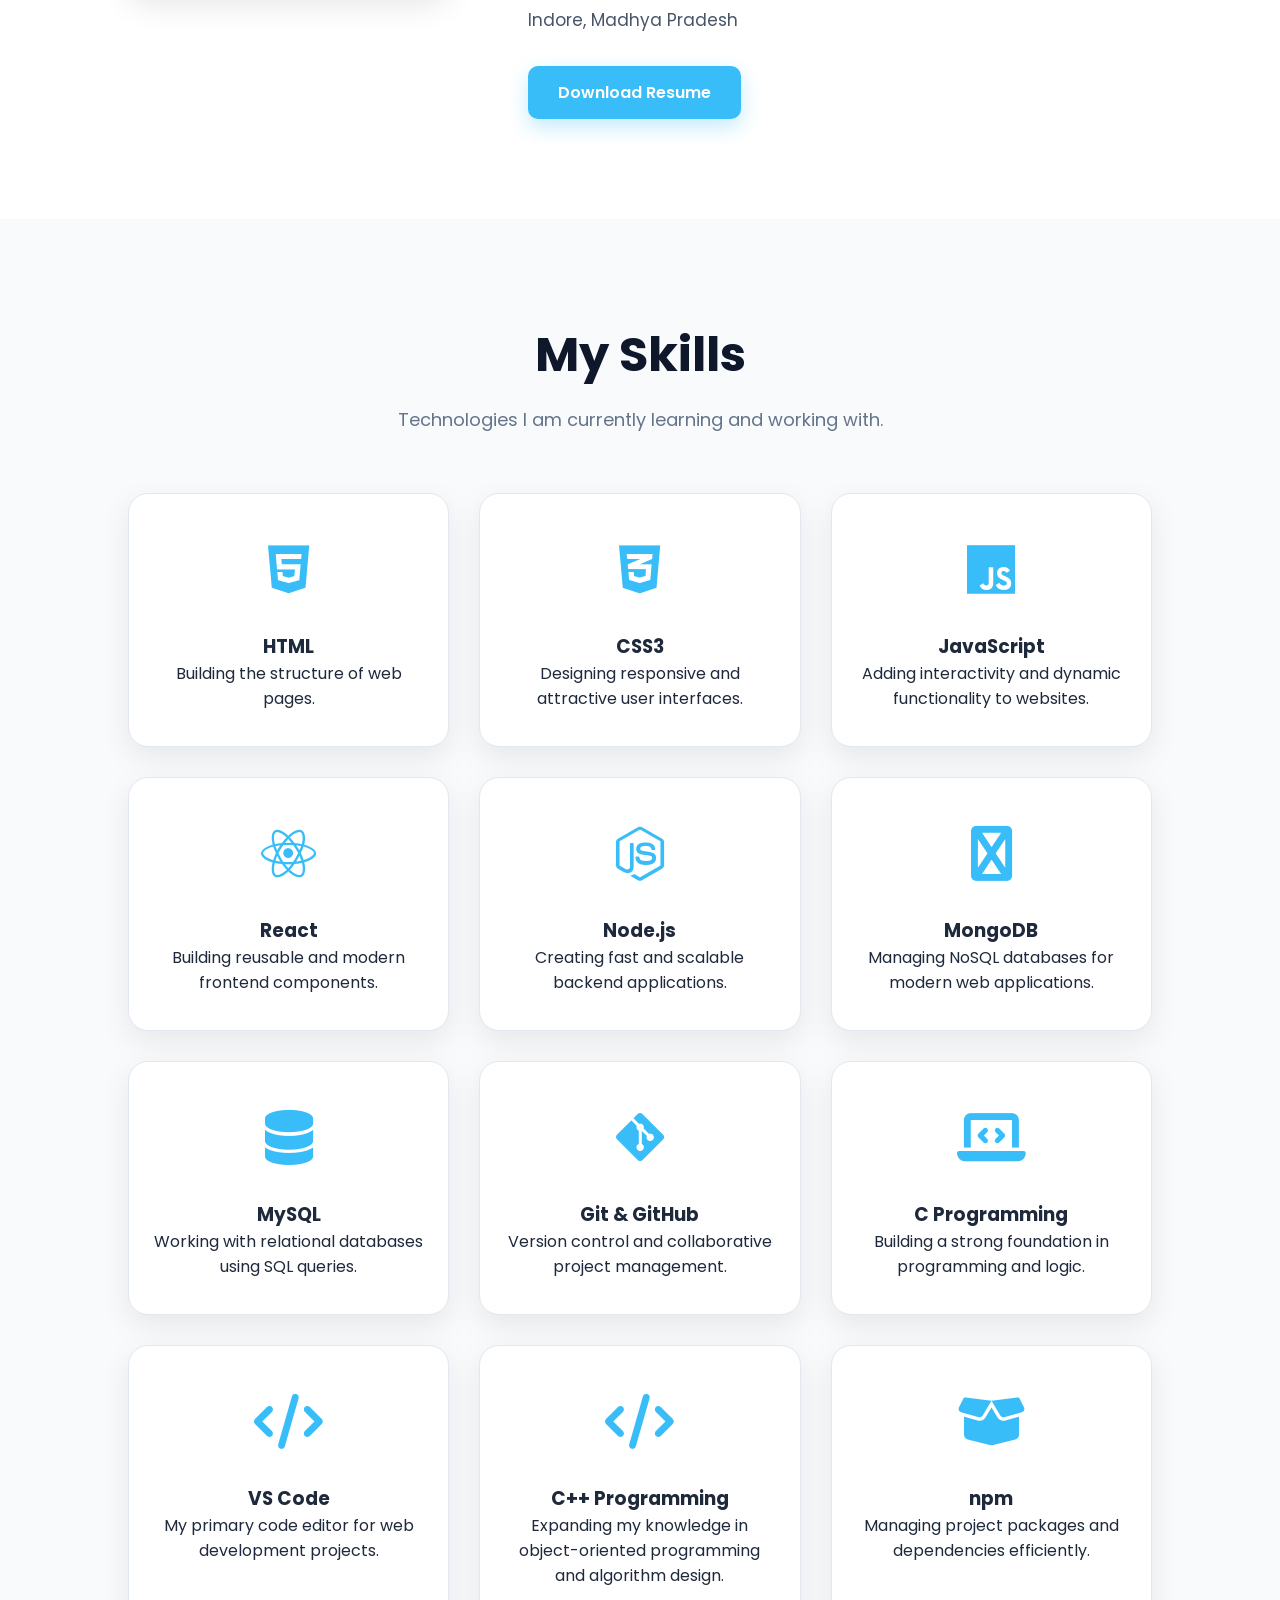
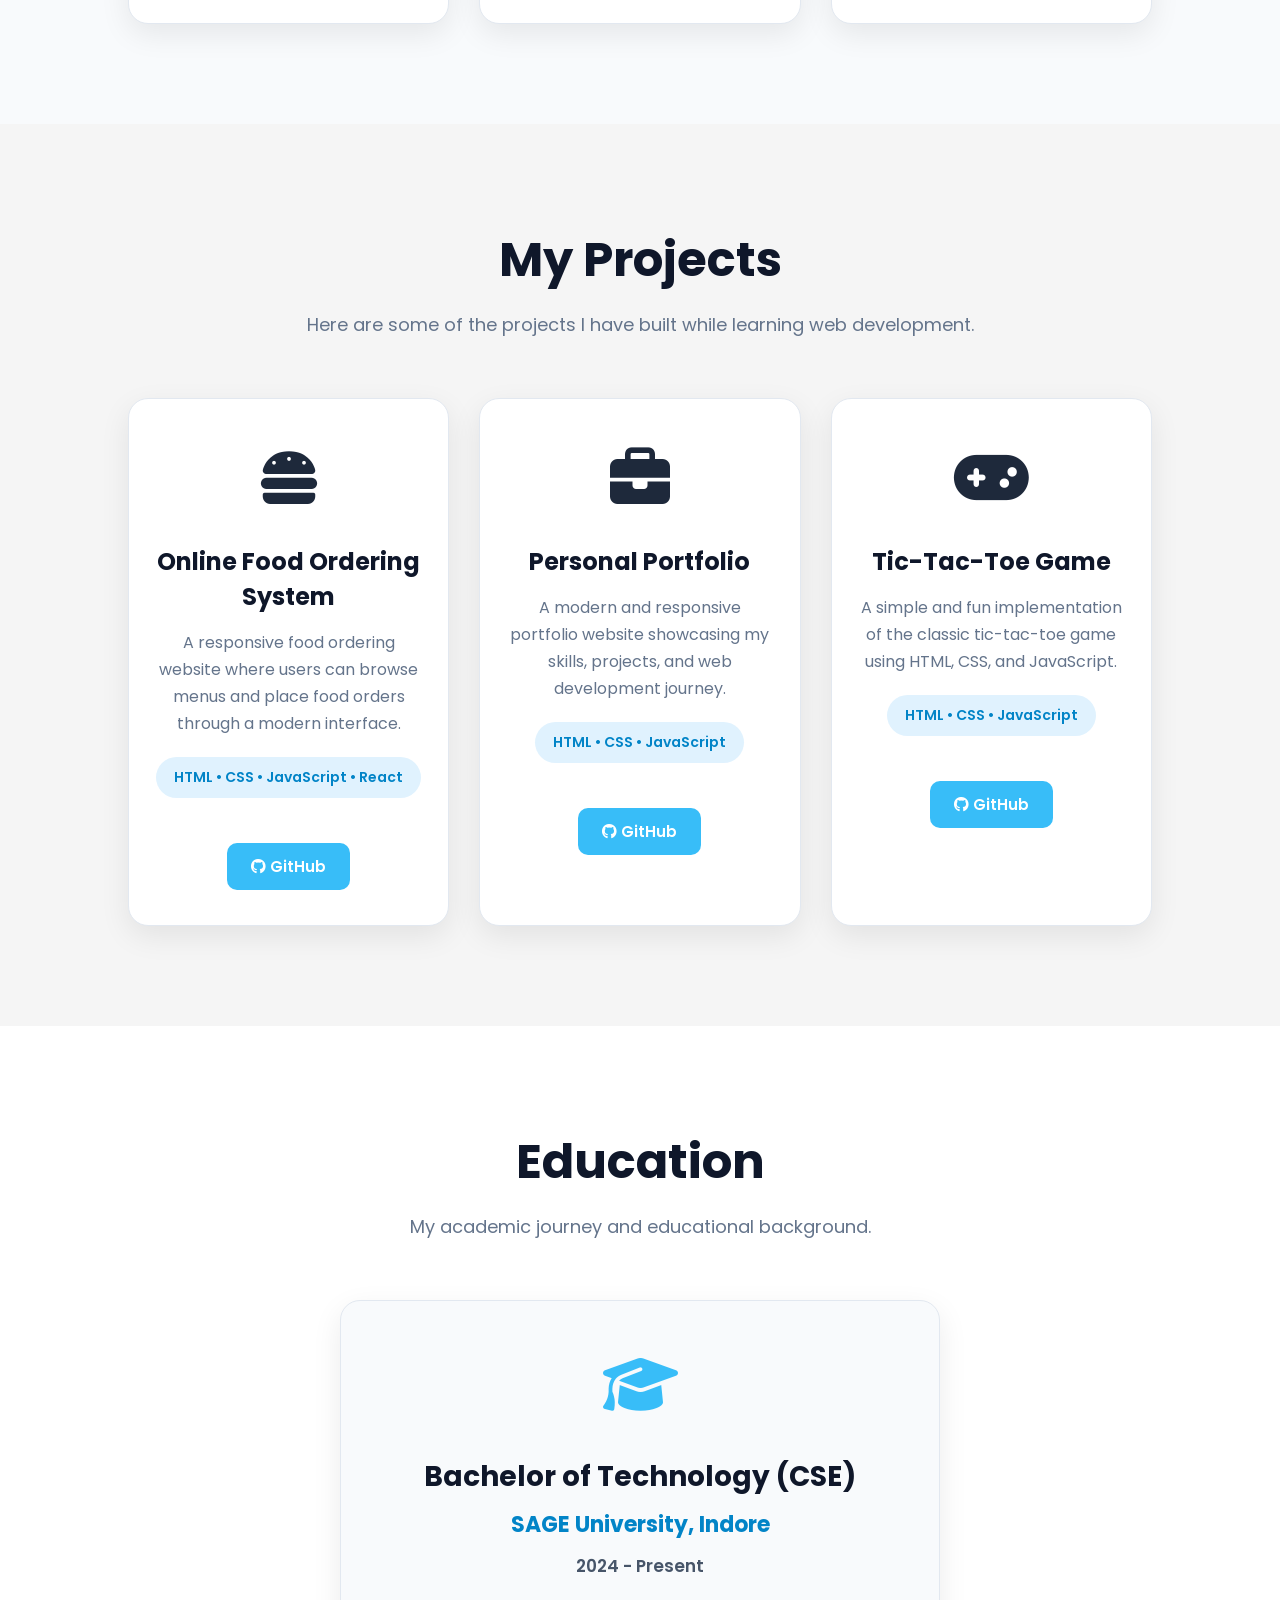
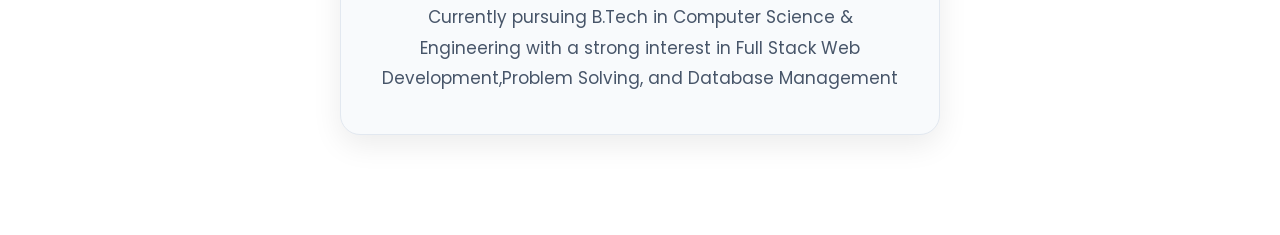
==== commit e1d422b8: "Complete education section for portfolio" ====
--- a/CODSOFT_TASK1_Portfolio/index.html
+++ b/CODSOFT_TASK1_Portfolio/index.html
@@ -17,8 +17,8 @@
         <a href="#home">Home</a>
         <a href="#about">About</a>
         <a href="#skills">Skills</a>
+        <a href="#projects">Projects</a>
         <a href="#education">Education</a>
-        <a href="#projects">Projects</a>
         <a href="#contact">Contact</a>
 
         <a href="#" class="resume-btn">Resume</a>
@@ -345,10 +345,41 @@
         
 
 
+    
+
         <!-----------Education Section---------------->
-        <section id="education">
-
-
+
+<section id="education">
+
+    <h1>Education</h1>
+
+    <p class="education-subtitle">
+        My academic journey and educational background.
+    </p>
+
+    <div class="education-container">
+
+        <div class="education-card">
+
+            <div class="education-icon">
+                <i class="fa-solid fa-graduation-cap"></i>
+            </div>
+
+            <h3>Bachelor of Technology (CSE)</h3>
+
+            <h4>SAGE University, Indore</h4>
+
+            <p class="education-year">
+                2024 - Present
+            </p>
+
+            <p>Currently pursuing B.Tech in Computer Science & Engineering with a strong interest in Full Stack Web Development,Problem Solving, and Database Management</p>
+
+        </div>
+
+    </div>
+
+</section>
 
 
         </section>
--- a/CODSOFT_TASK1_Portfolio/style.css
+++ b/CODSOFT_TASK1_Portfolio/style.css
@@ -512,3 +512,102 @@
 }
 
 
+
+/*---------------- Education Section ----------------*/
+
+#education{
+    padding:100px 10%;
+    background:#ffffff;
+    text-align:center;
+}
+
+
+
+#education h1{
+    font-size:48px;
+    color:#0F172A;
+    margin-bottom:15px;
+}
+
+
+.education-subtitle{
+    font-size:18px;
+    color:#64748B;
+    margin-bottom:60px;
+}
+
+.education-container{
+    display:flex;
+    justify-content:center;
+}
+
+/*---------------- Education Section ----------------*/
+
+#education{
+    padding:100px 10%;
+    background:#ffffff;
+    text-align:center;
+}
+
+#education h1{
+    font-size:48px;
+    color:#0F172A;
+    margin-bottom:15px;
+}
+
+.education-subtitle{
+    font-size:18px;
+    color:#64748B;
+    margin-bottom:60px;
+}
+
+.education-container{
+    display:flex;
+    justify-content:center;
+}
+
+.education-card{
+    width:600px;
+    background:#f8fafc;
+    padding:40px;
+    border-radius:20px;
+    border:1px solid #E2E8F0;
+    box-shadow:0 10px 30px rgba(0,0,0,0.08);
+    transition:0.3s ease;
+}
+
+.education-card:hover{
+    transform:translateY(-8px);
+    box-shadow:0 20px 40px rgba(59,130,246,0.15);
+}
+
+.education-icon{
+    font-size:60px;
+    color:#38BDF8;
+    margin-bottom:25px;
+}
+
+.education-card h3{
+    font-size:28px;
+    color:#0F172A;
+    margin-bottom:10px;
+}
+
+.education-card h4{
+    font-size:22px;
+    color:#0284C7;
+    margin-bottom:10px;
+}
+
+.education-year{
+    font-size:16px;
+    font-weight:600;
+    color:#64748B;
+    margin-bottom:20px;
+}
+
+.education-card p{
+    font-size:17px;
+    color:#475569;
+    line-height:1.8;
+}
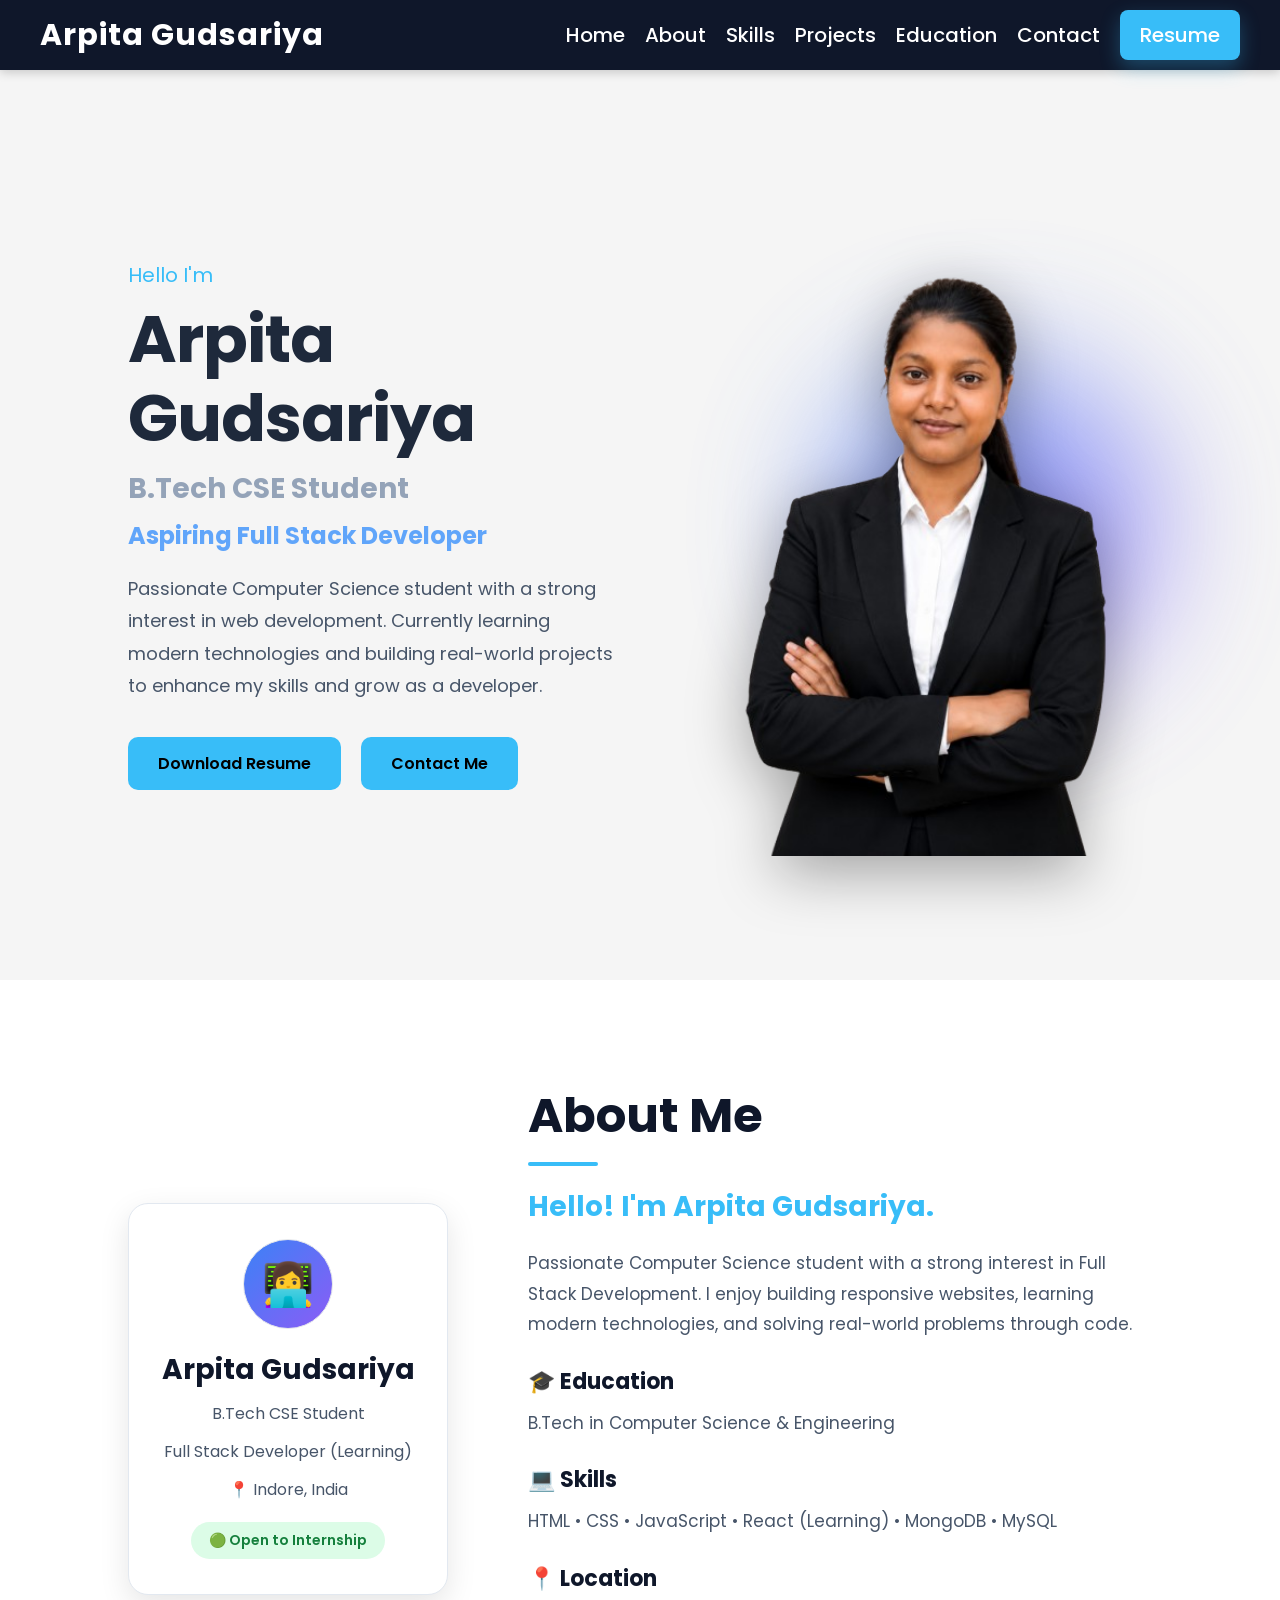
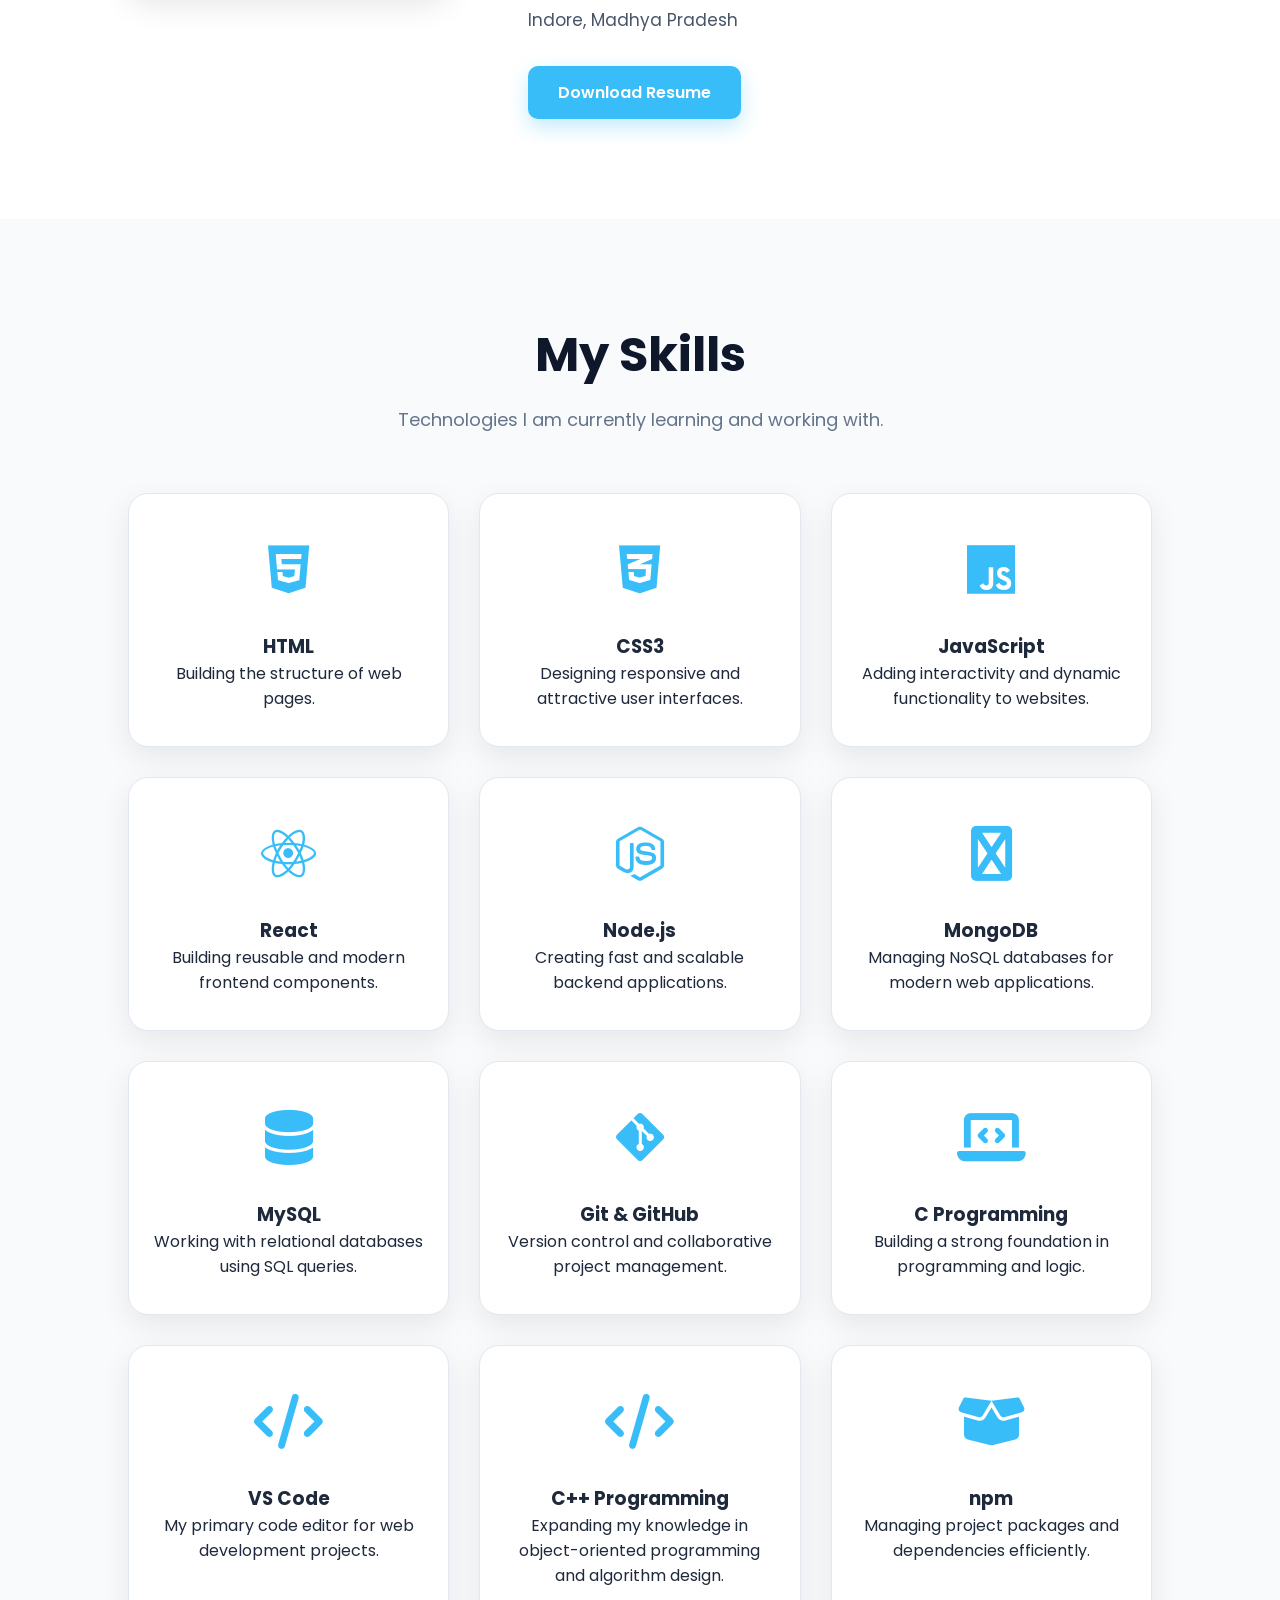
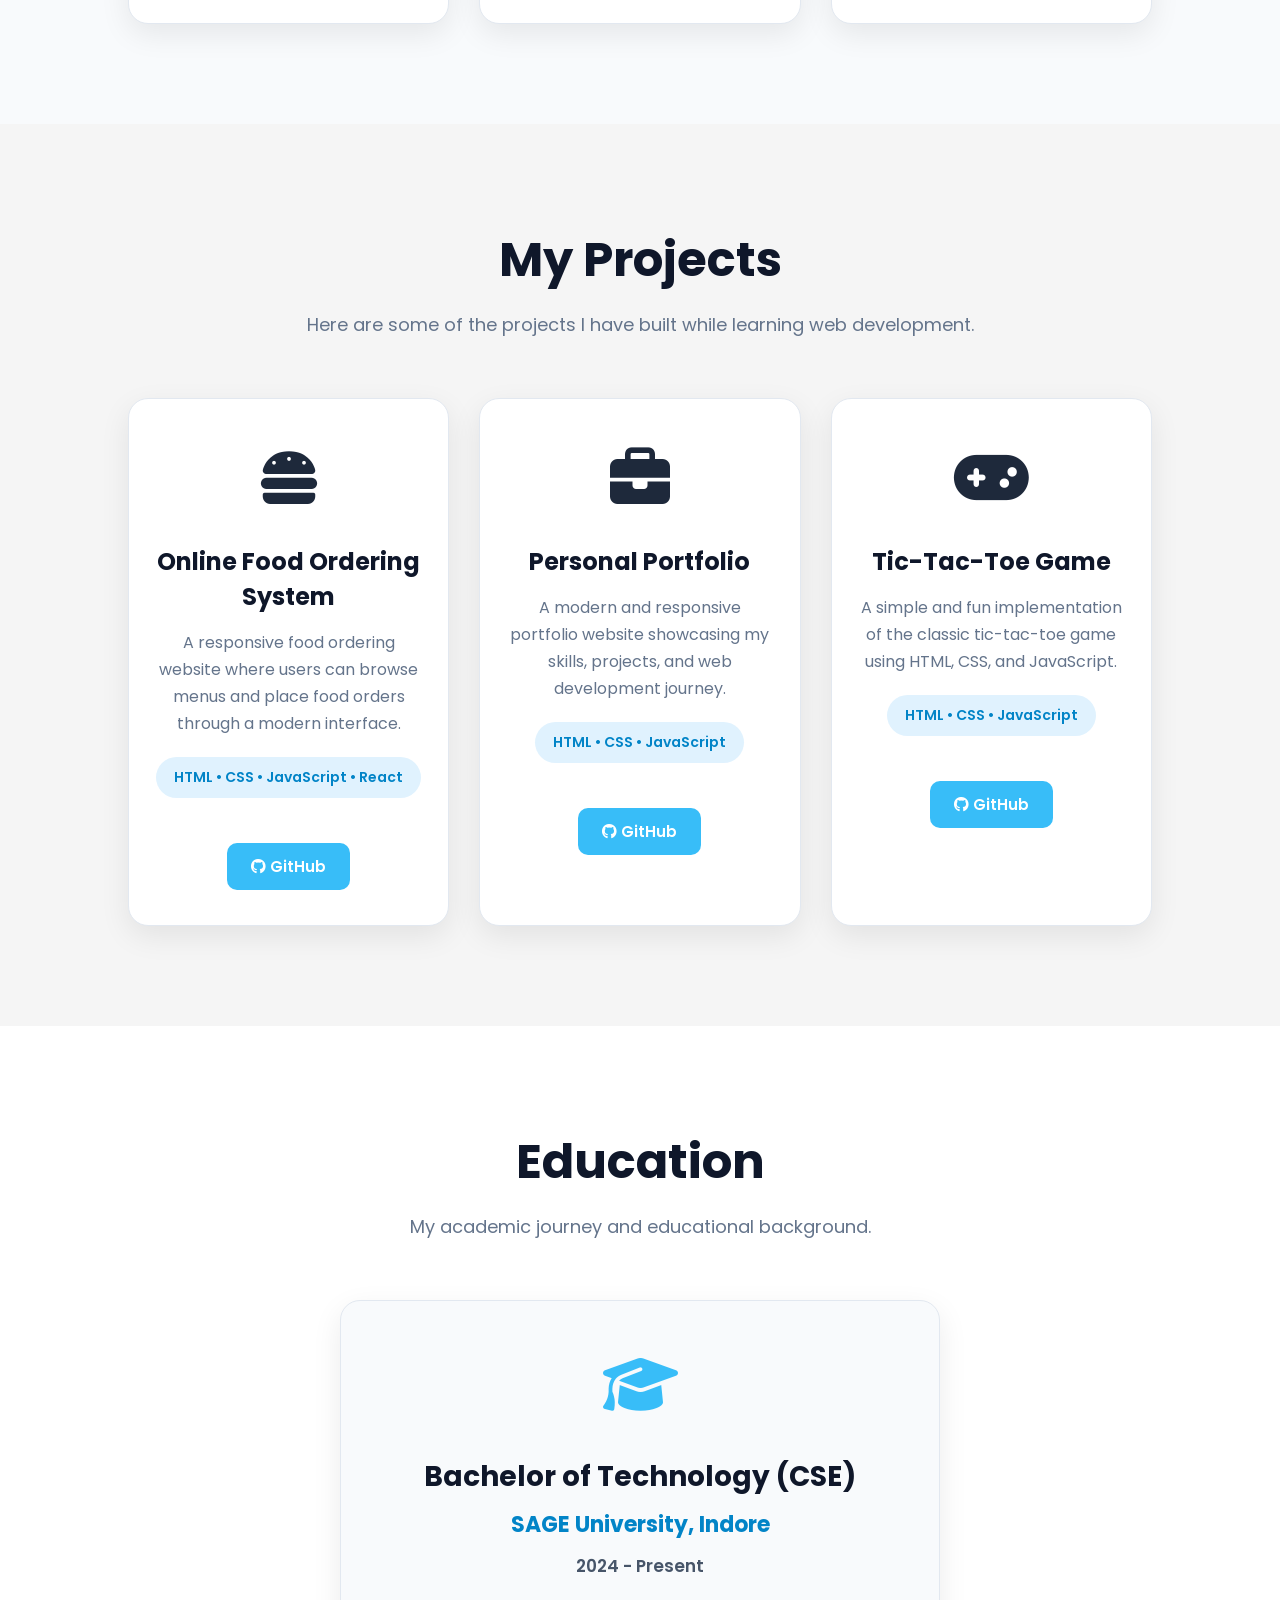
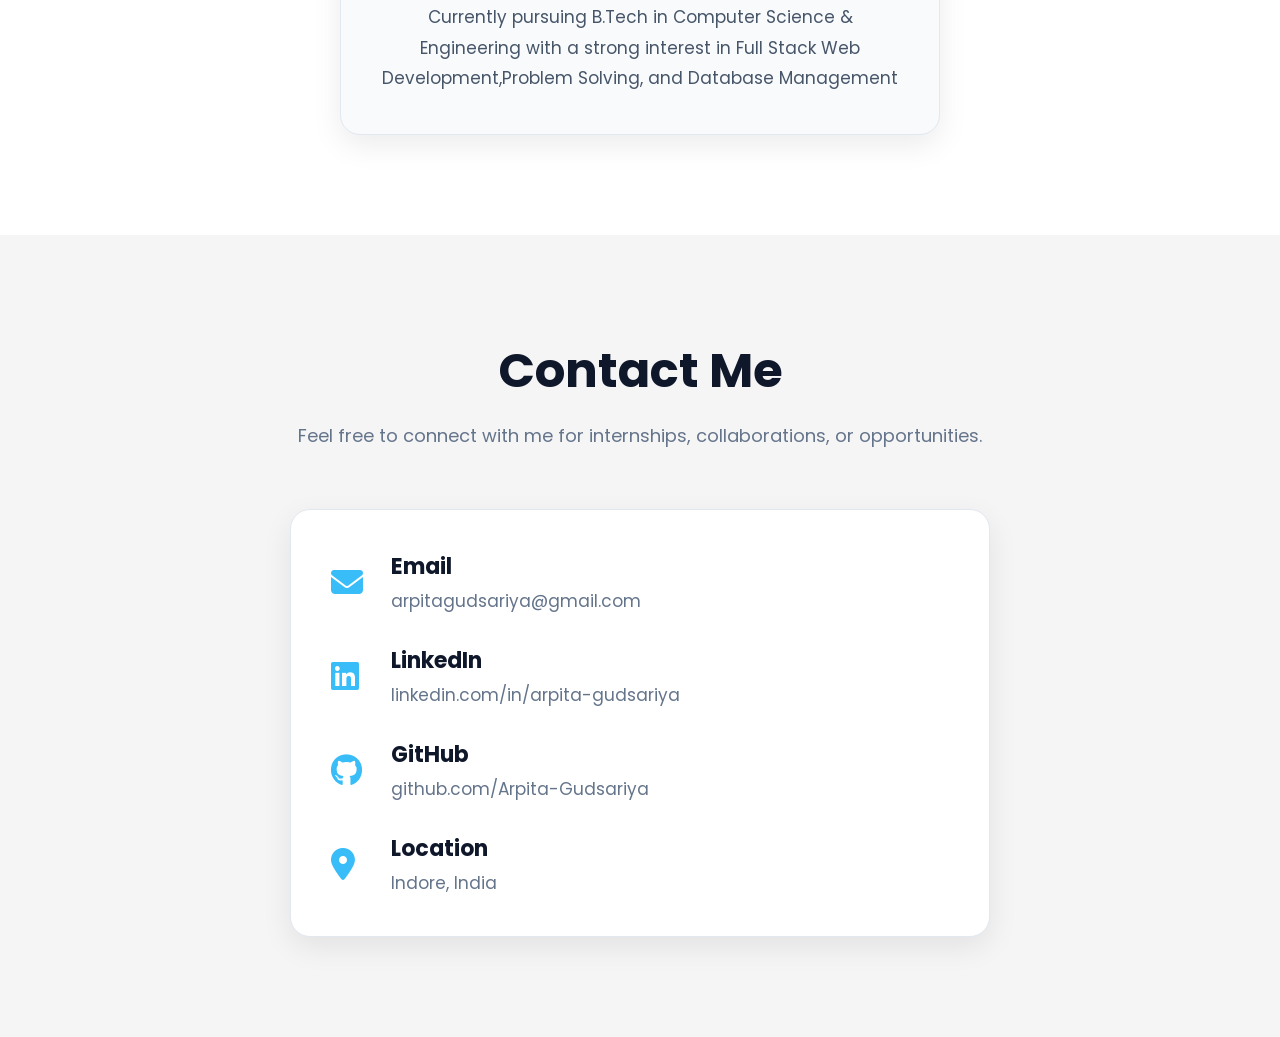
==== commit 1e569afb: "Complete contact section for portfolio" ====
--- a/CODSOFT_TASK1_Portfolio/index.html
+++ b/CODSOFT_TASK1_Portfolio/index.html
@@ -46,8 +46,8 @@
             <h3>Aspiring Full Stack Developer</h3>
             <p class="hero-description">Passionate Computer Science student with a strong interest in web development. Currently learning modern technologies and building real-world projects to enhance my skills and grow as a developer.</p>
             <div class="hero-buttons">
-              <button>Download Resume</button>  
-              <button>Contact Me </button>
+            <button>Download Resume</button>  
+            <a class="hero-contact" href="#contact">Contact Me </a>
             </div>
             
             
@@ -386,9 +386,58 @@
 
        
 
-        <!-----------Contact Section---------------->
-        <section id="contact">
-
+
+    <!-----------Contact Section---------------->
+
+<section id="contact">
+
+    <h1>Contact Me</h1>
+
+    <p class="contact-subtitle">
+        Feel free to connect with me for internships, collaborations, or opportunities.
+    </p>
+
+    <div class="contact-container">
+
+        <div class="contact-card">
+
+            <div class="contact-item">
+                <i class="fa-solid fa-envelope"></i>
+                <div>
+                    <h3>Email</h3>
+                    <a href="mailto:arpitagudsariya@gmail.com">arpitagudsariya@gmail.com</a>
+                </div>
+            </div>
+
+            <div class="contact-item">
+                <i class="fa-brands fa-linkedin"></i>
+                <div>
+                    <h3>LinkedIn</h3>
+                    <a href="https://www.linkedin.com/in/arpita-gudsariya-b36859347/" target="_blank">linkedin.com/in/arpita-gudsariya</a>
+                </div>
+            </div>
+
+            <div class="contact-item">
+                <i class="fa-brands fa-github"></i>
+                <div>
+                    <h3>GitHub</h3>
+                    <a href="https://github.com/Arpita-Gudsariya" target="_blank">github.com/Arpita-Gudsariya</a>
+                </div>
+            </div>
+
+            <div class="contact-item">
+                <i class="fa-solid fa-location-dot"></i>
+                <div>
+                    <h3>Location</h3>
+                    <p>Indore, India</p>
+                </div>
+            </div>
+
+        </div>
+
+    </div>
+
+</section>
         </section>
 
     </main>
--- a/CODSOFT_TASK1_Portfolio/style.css
+++ b/CODSOFT_TASK1_Portfolio/style.css
@@ -153,6 +153,32 @@
 }
 
 
+
+.heo-content a{
+    display:flex;
+    gap:20px;
+}
+
+.hero-content a{
+    font-size:16px;
+    padding: 14px 30px;
+    border:none;
+    border-radius:10px;
+    background-color:#38bdf8;
+    color:black;
+    cursor:pointer;
+    font-weight:600;
+    transition:0.3s ease;
+    text-decoration:none;
+}
+
+.hero-content a:hover{
+   background-color: #0EA5E9;
+    transform: translateY(-5px);
+    transition: 0.3s ease;
+}
+
+
 /*--------- Hero Image Section ------------------*/
 
 .hero-image{
@@ -610,4 +636,87 @@
     font-size:17px;
     color:#475569;
     line-height:1.8;
+}
+
+
+
+
+/*---------------- Contact Section ----------------*/
+
+#contact{
+    padding:100px 10%;
+    background:#f5f5f5;
+    text-align:center;
+}
+
+#contact h1{
+    font-size:48px;
+    color:#0F172A;
+    margin-bottom:15px;
+}
+
+.contact-subtitle{
+    font-size:18px;
+    color:#64748B;
+    margin-bottom:60px;
+}
+
+.contact-container{
+    display:flex;
+    justify-content:center;
+}
+
+.contact-card{
+    width:700px;
+    background:#ffffff;
+    padding:40px;
+    border-radius:20px;
+    border:1px solid #E2E8F0;
+    box-shadow:0 10px 30px rgba(0,0,0,0.08);
+    transition:0.3s ease;
+}
+
+.contact-card:hover{
+    transform:translateY(-8px);
+    box-shadow:0 20px 40px rgba(59,130,246,0.15);
+}
+
+.contact-item{
+    display:flex;
+    align-items:center;
+    gap:20px;
+    text-align:left;
+    margin-bottom:30px;
+}
+
+.contact-item:last-child{
+    margin-bottom:0;
+}
+
+.contact-item i{
+    font-size:32px;
+    color:#38BDF8;
+    width:40px;
+}
+
+.contact-item h3{
+    font-size:22px;
+    color:#0F172A;
+    margin-bottom:5px;
+}
+
+.contact-item a,
+.contact-item p{
+    font-size:17px;
+    color:#64748B;
+    text-decoration:none;
+}
+
+.contact-item a:hover{
+    color:#38BDF8;
+}
+
+.contact-item:hover i{
+    color:#0EA5E9;
+    transform:scale(1.1);
 }
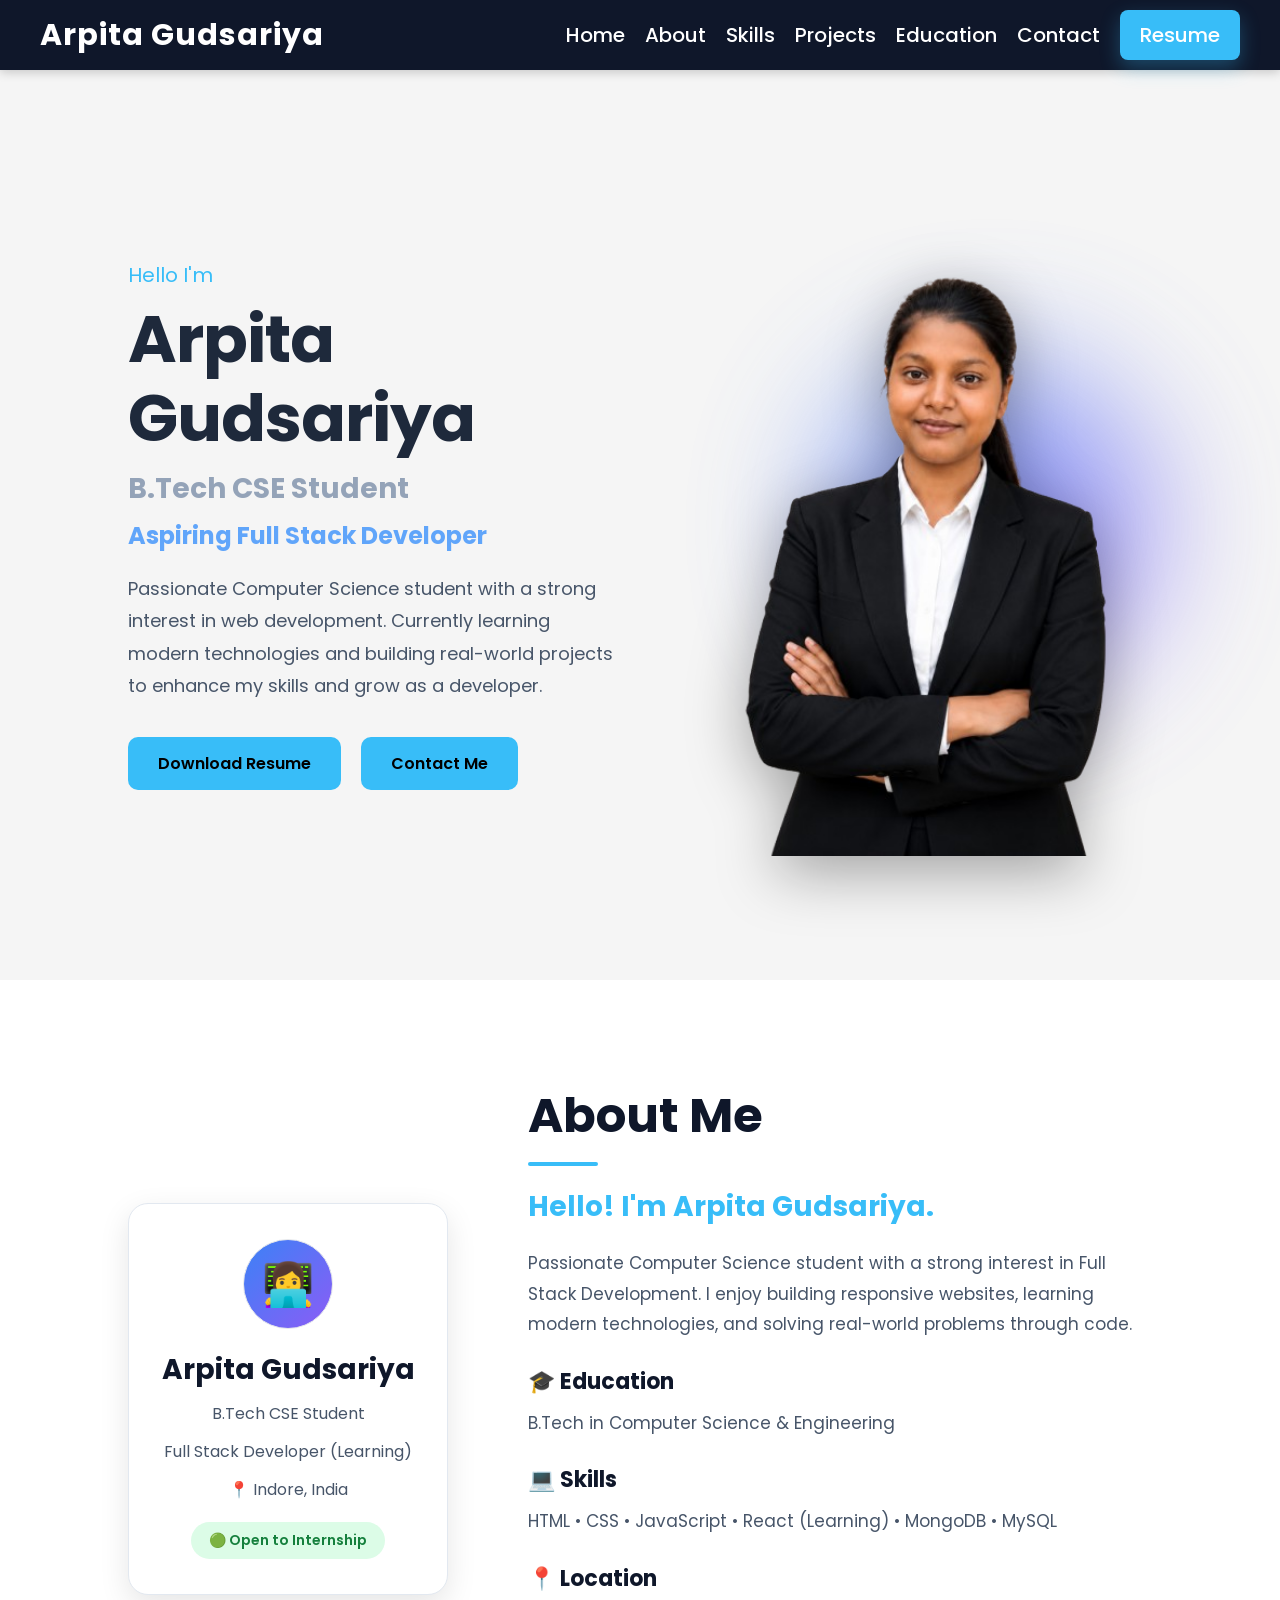
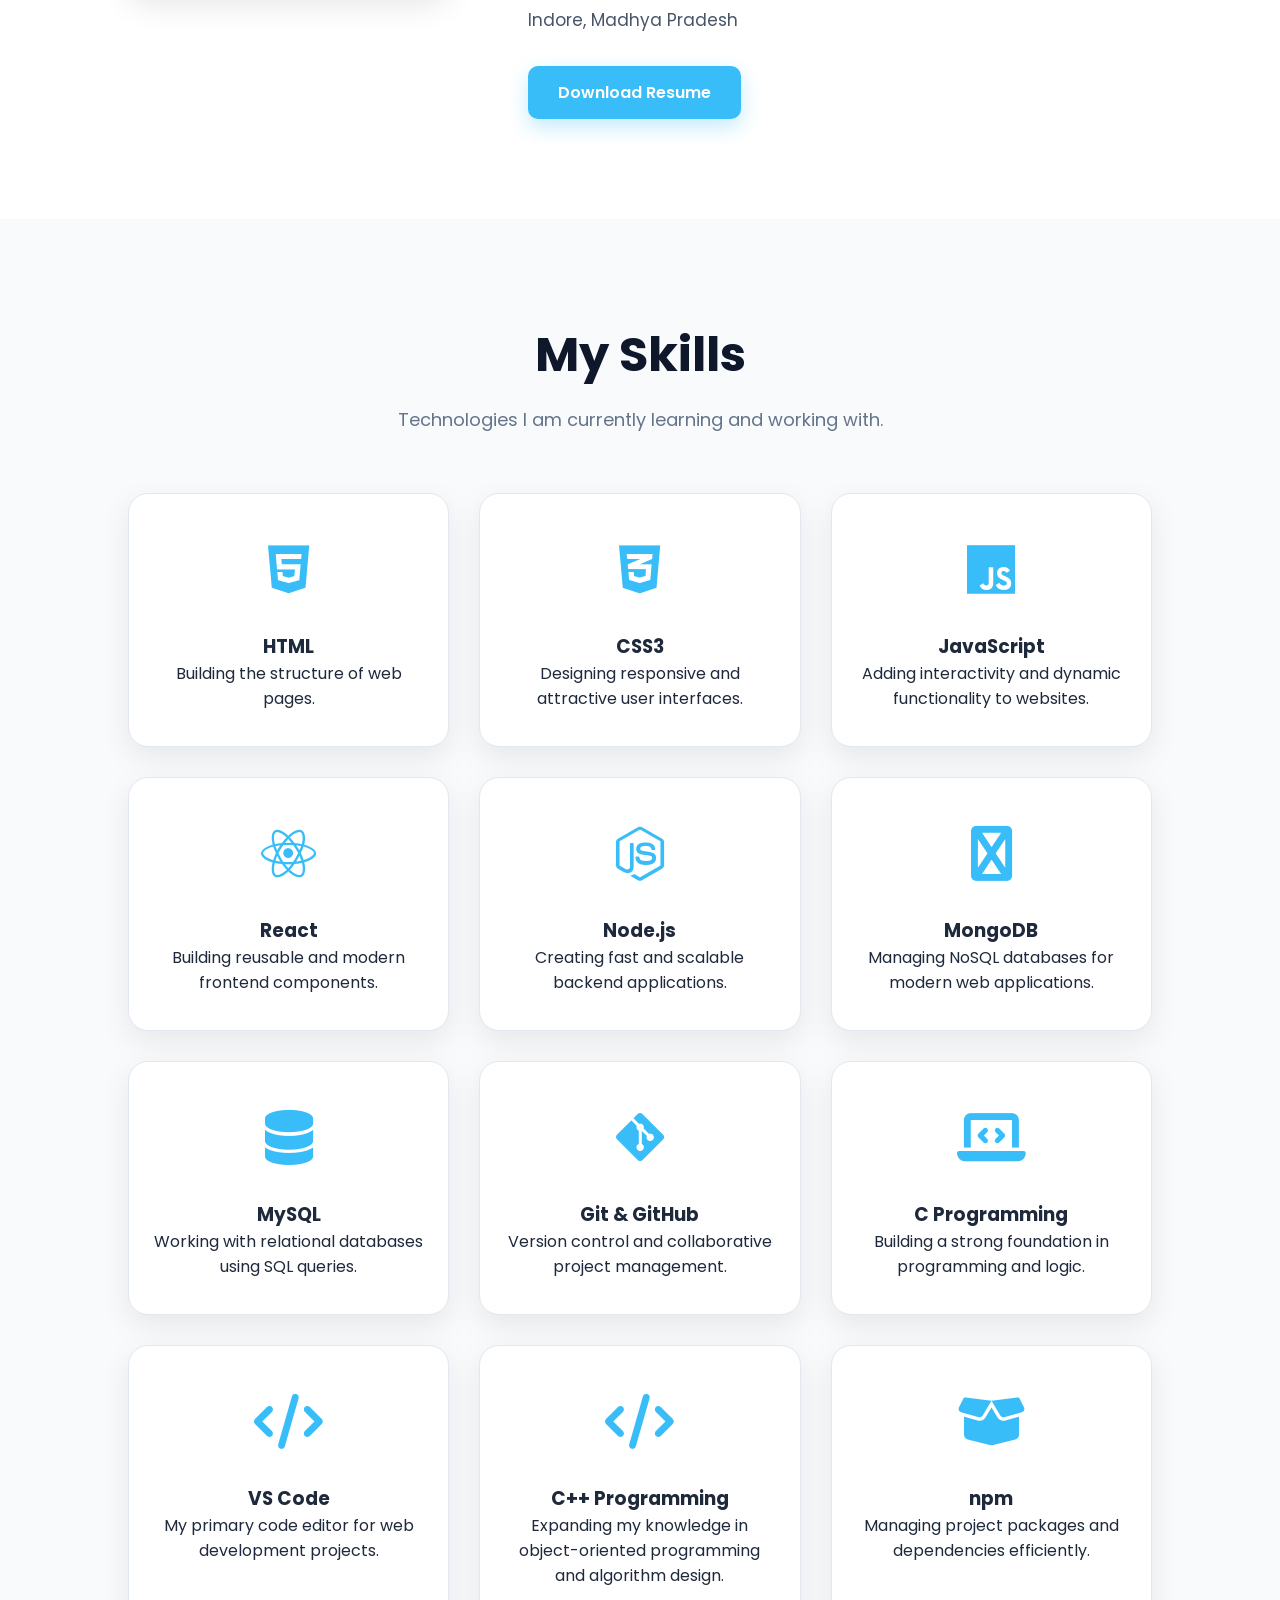
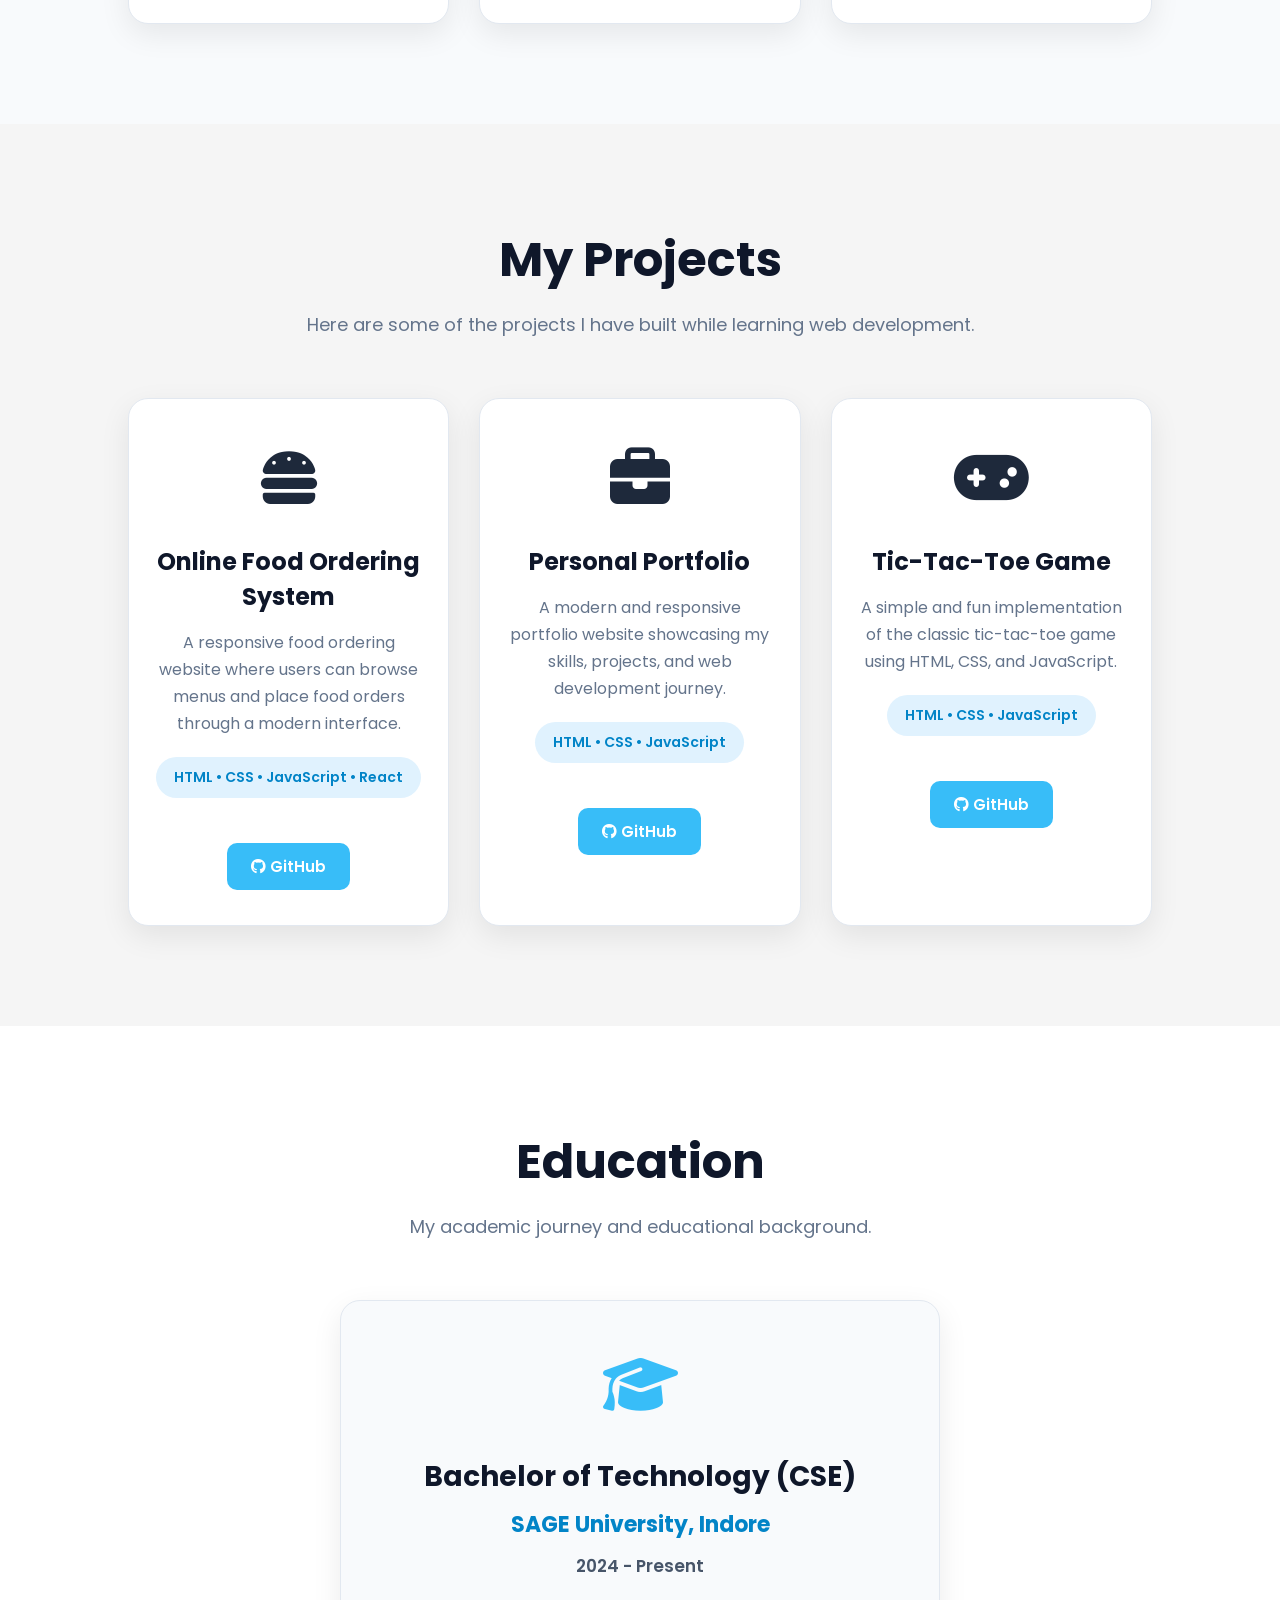
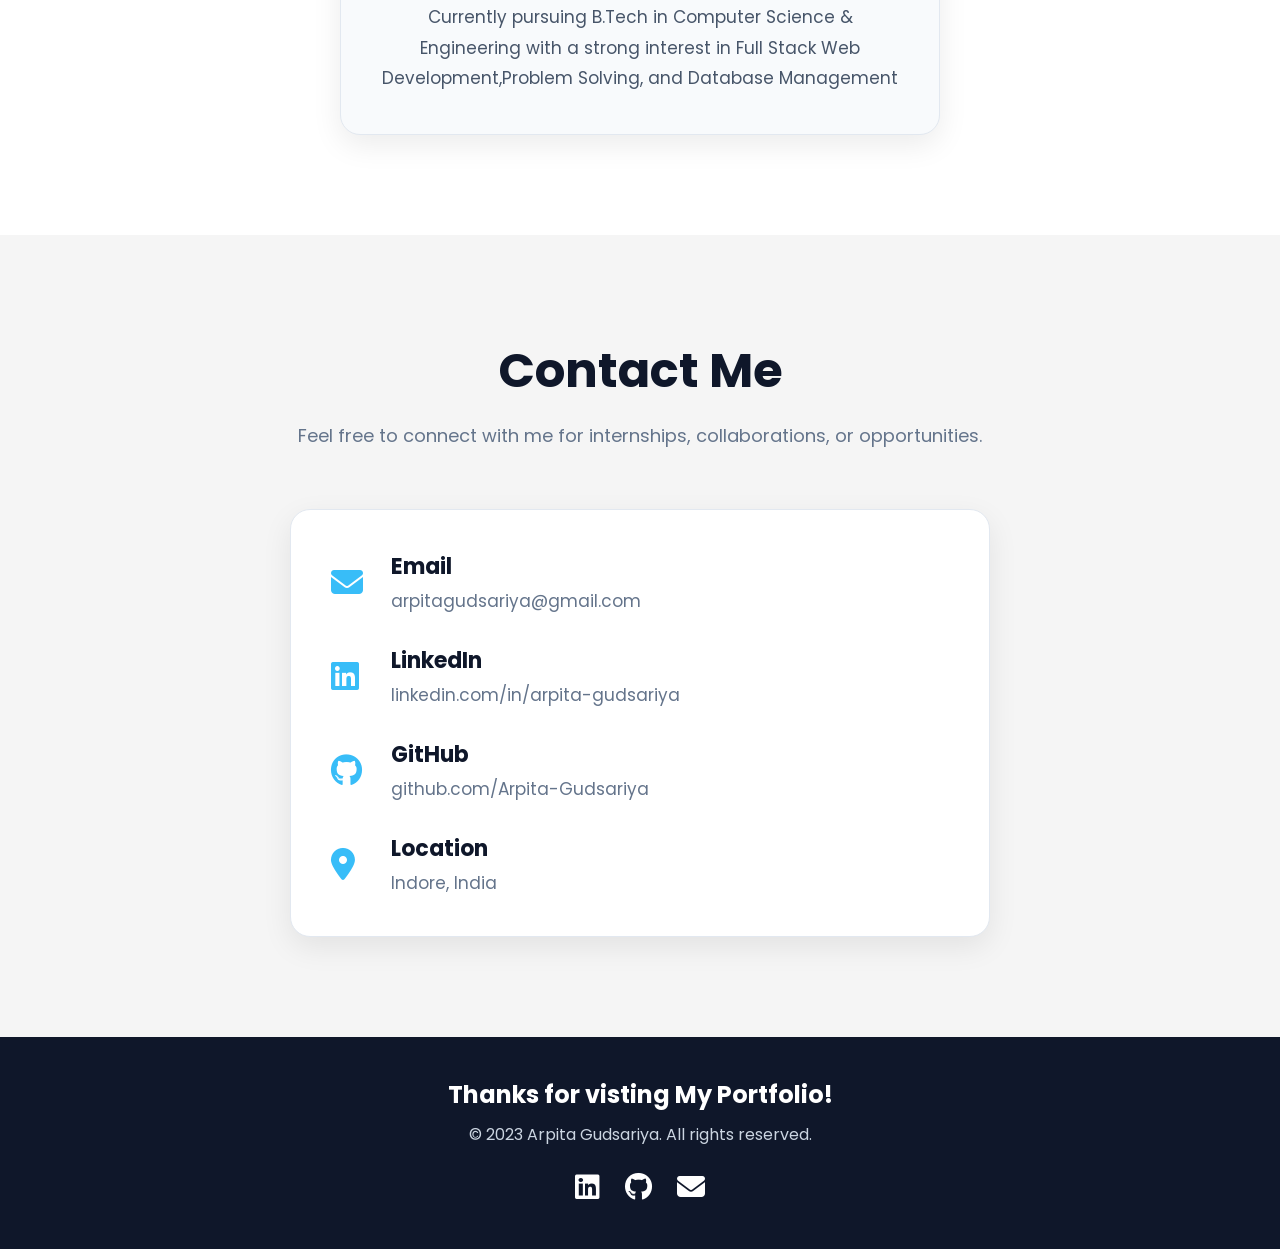
==== commit 3a812dac: "Complete footer section for portfolio" ====
--- a/CODSOFT_TASK1_Portfolio/index.html
+++ b/CODSOFT_TASK1_Portfolio/index.html
@@ -444,8 +444,25 @@
 
 
     <!-----------Footer Section---------------->
-    <footer id="footer">
-
+    <div id="footer">
+     <h3>Thanks for visting My Portfolio!</h3>
+
+     <p>&copy; 2023 Arpita Gudsariya. All rights reserved.</p>
+
+     <div class="footer-social">
+     <a href="https://www.linkedin.com/in/arpita-gudsariya-b36859347/" target="_blank">
+        <i class="fa-brands fa-linkedin"></i>
+    </a>
+
+    <a href="https://github.com/Arpita-Gudsariya" target="_blank">
+        <i class="fa-brands fa-github"></i>
+    </a>
+
+    <a href="mailto:arpitagudsariya@gmail.com">
+            <i class="fa-solid fa-envelope"></i>
+    </a>
+
+    </div>
     </footer>
 </body>
 </html>
--- a/CODSOFT_TASK1_Portfolio/style.css
+++ b/CODSOFT_TASK1_Portfolio/style.css
@@ -719,4 +719,48 @@
 .contact-item:hover i{
     color:#0EA5E9;
     transform:scale(1.1);
+}
+
+
+
+
+
+/*---------------- Footer Section ----------------*/
+
+#footer{
+    background:#0F172A;
+    color:white;
+    text-align:center;
+    padding: 40px 10%;
+}
+
+
+#footer h3{
+    font-size:24px;
+    margin-bottom:10px;
+}
+
+#footer p{
+    color:#CBD5E1;
+    font-size:16px;
+    margin-bottom:20px;
+}
+
+
+.footer-social{
+    display:flex;
+    justify-content:center;
+    gap:25px;
+    color:white;
+}
+
+.footer-social a{
+    color:white;
+    font-size:28px;
+    transition:0.3s ease;
+}
+
+.footer-social a:hover{
+    color:#38BDF8;
+    transform:translateY(-5px);
 }
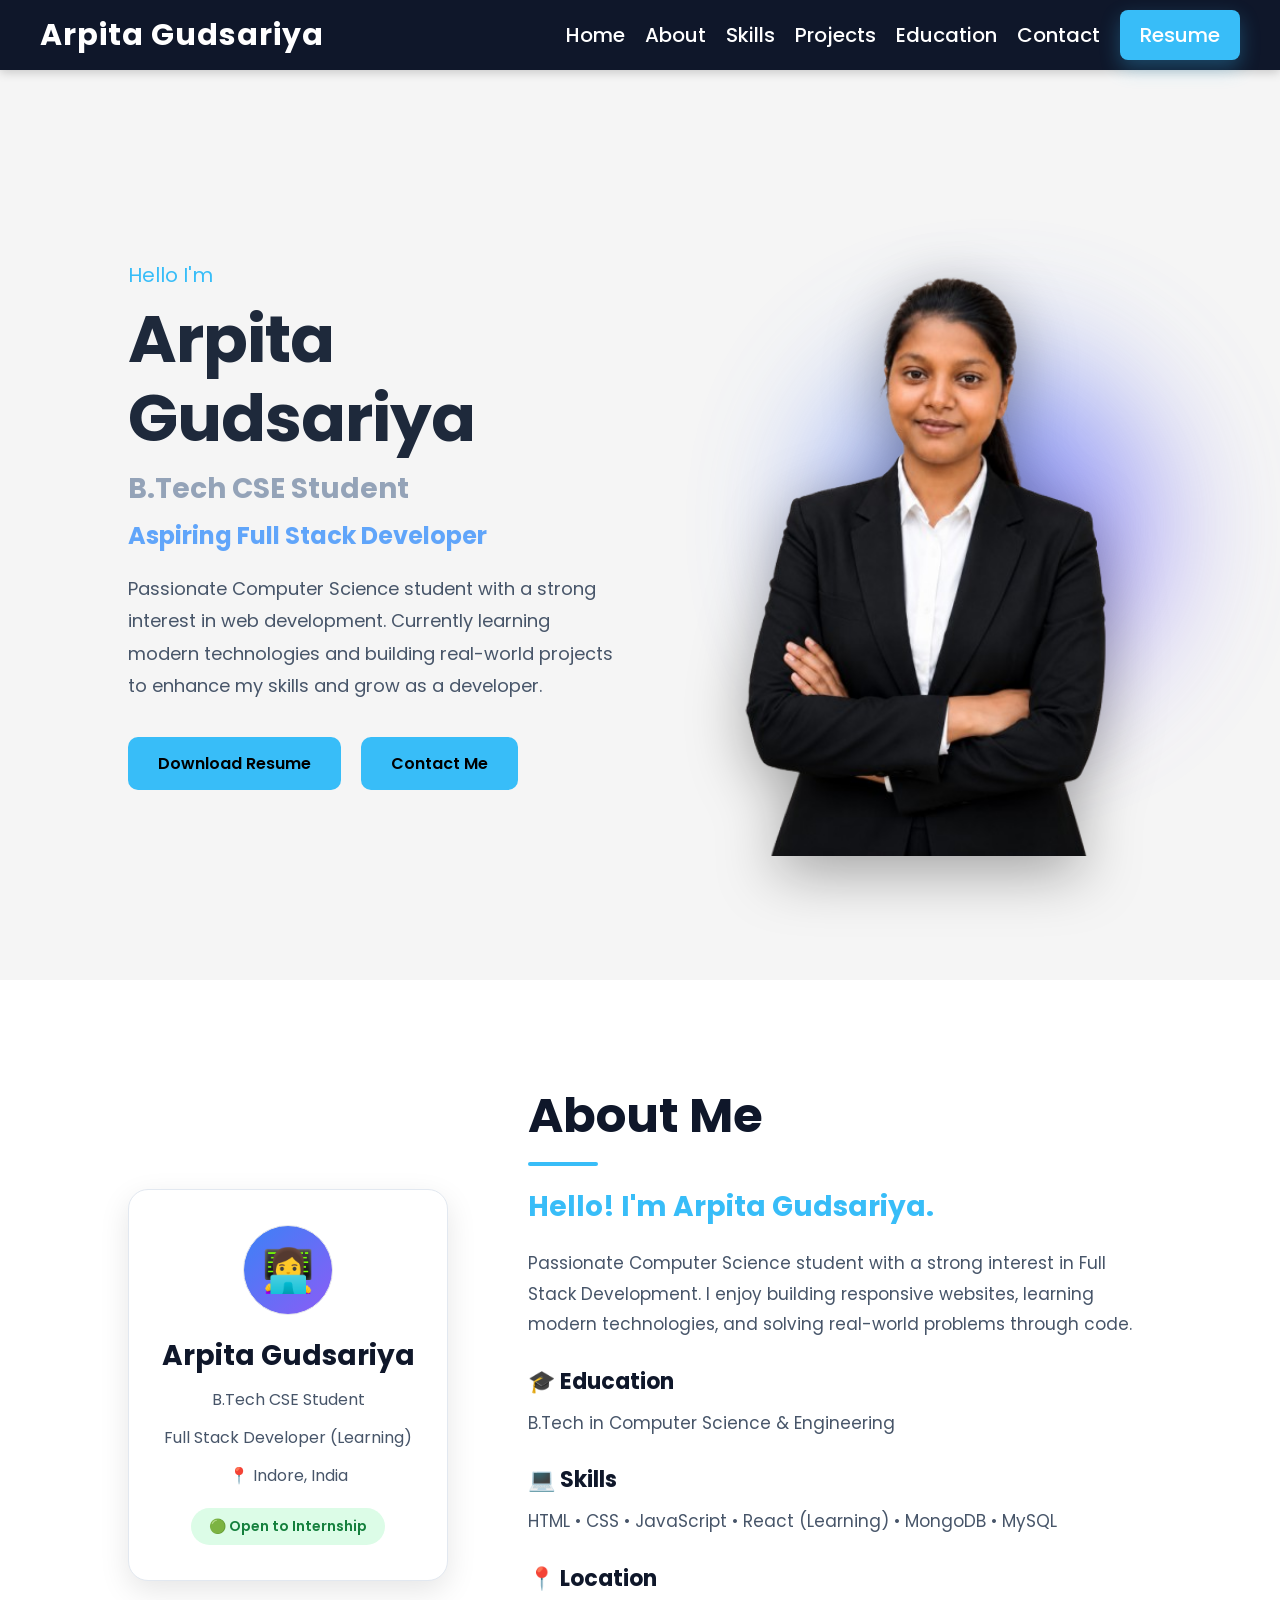
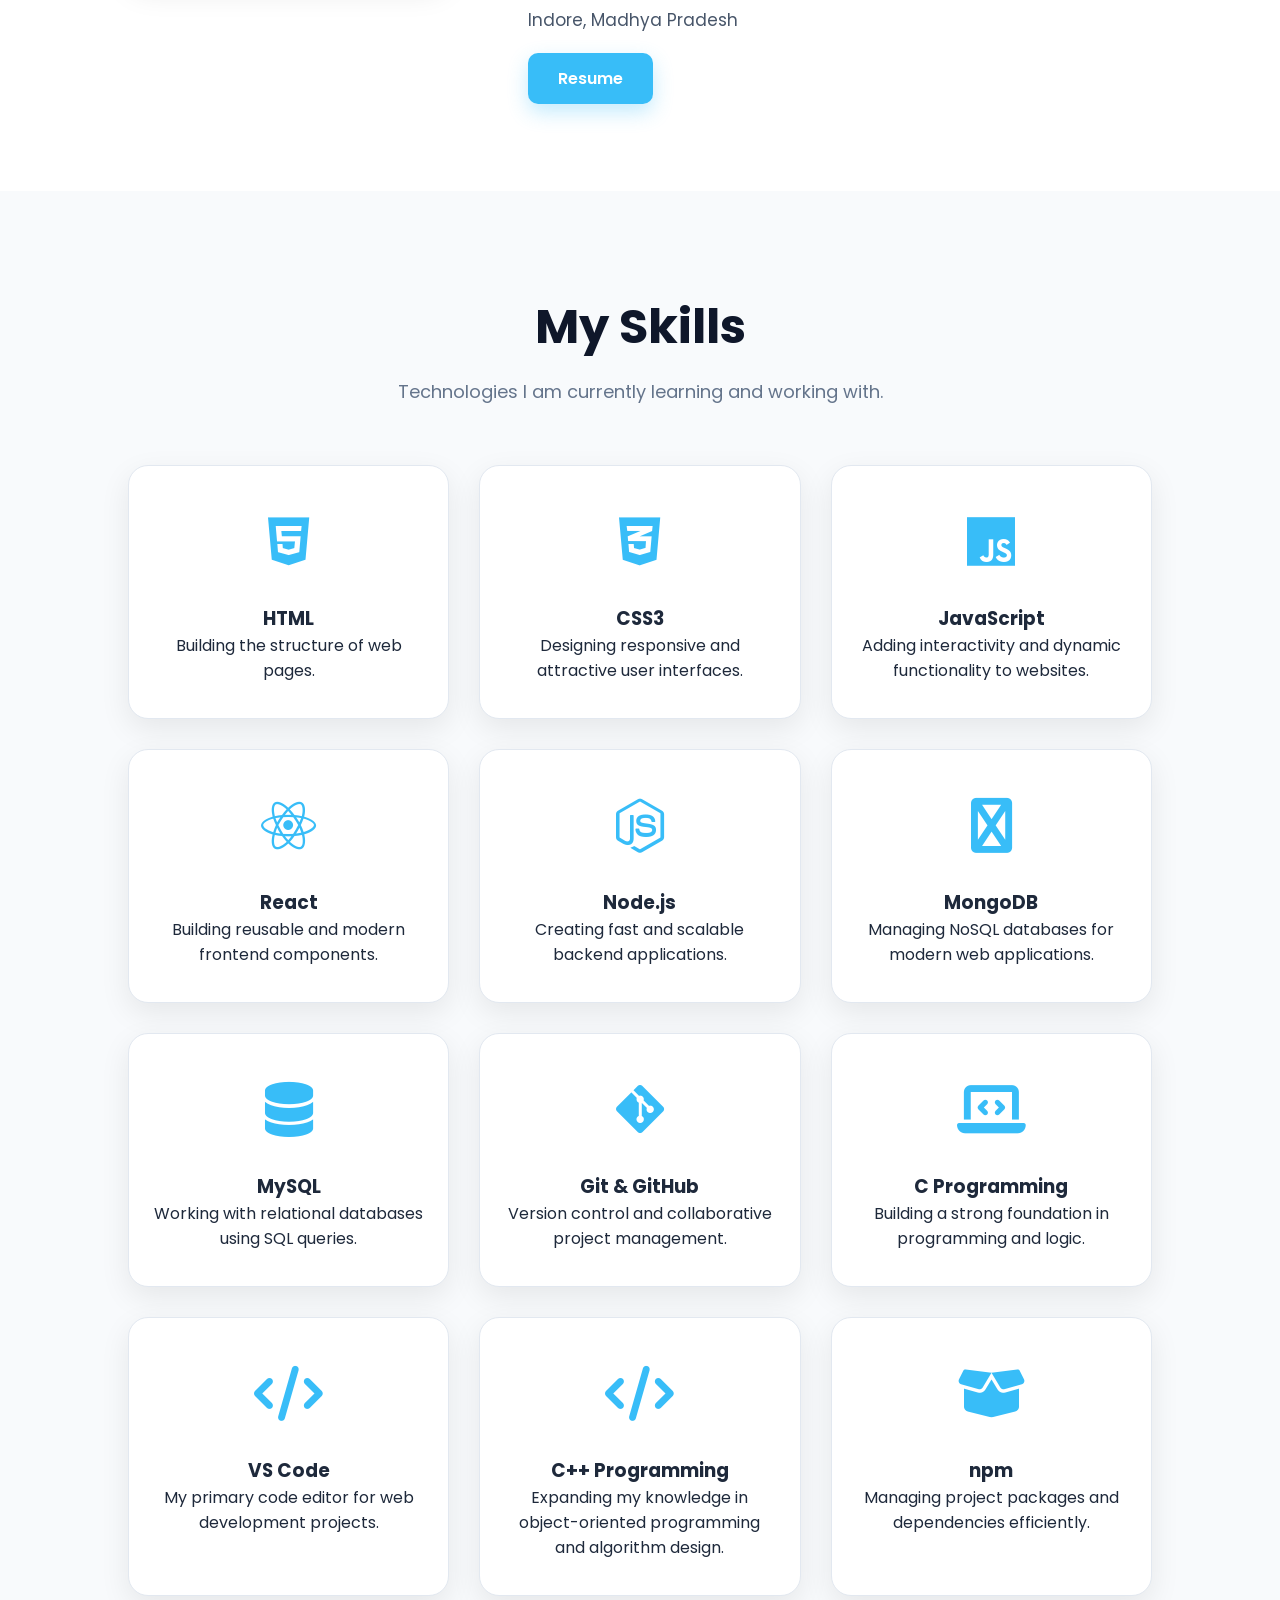
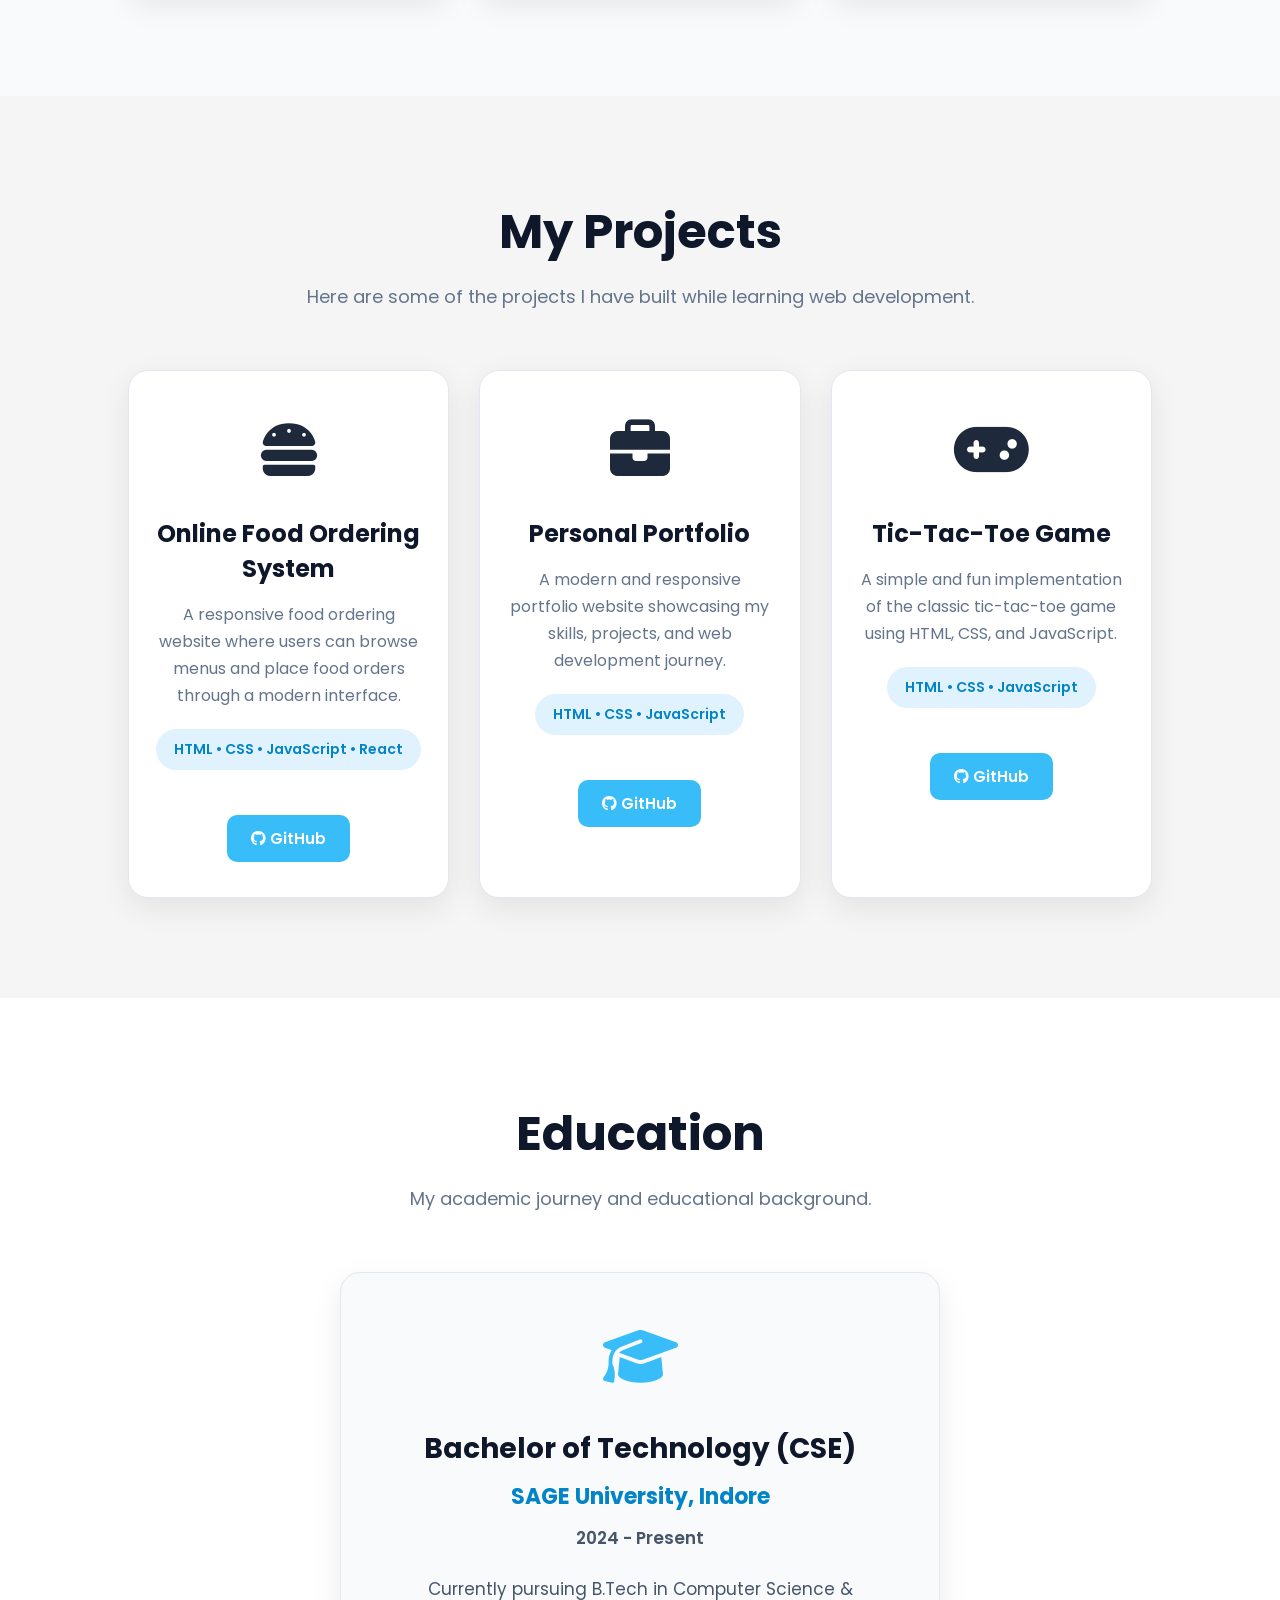
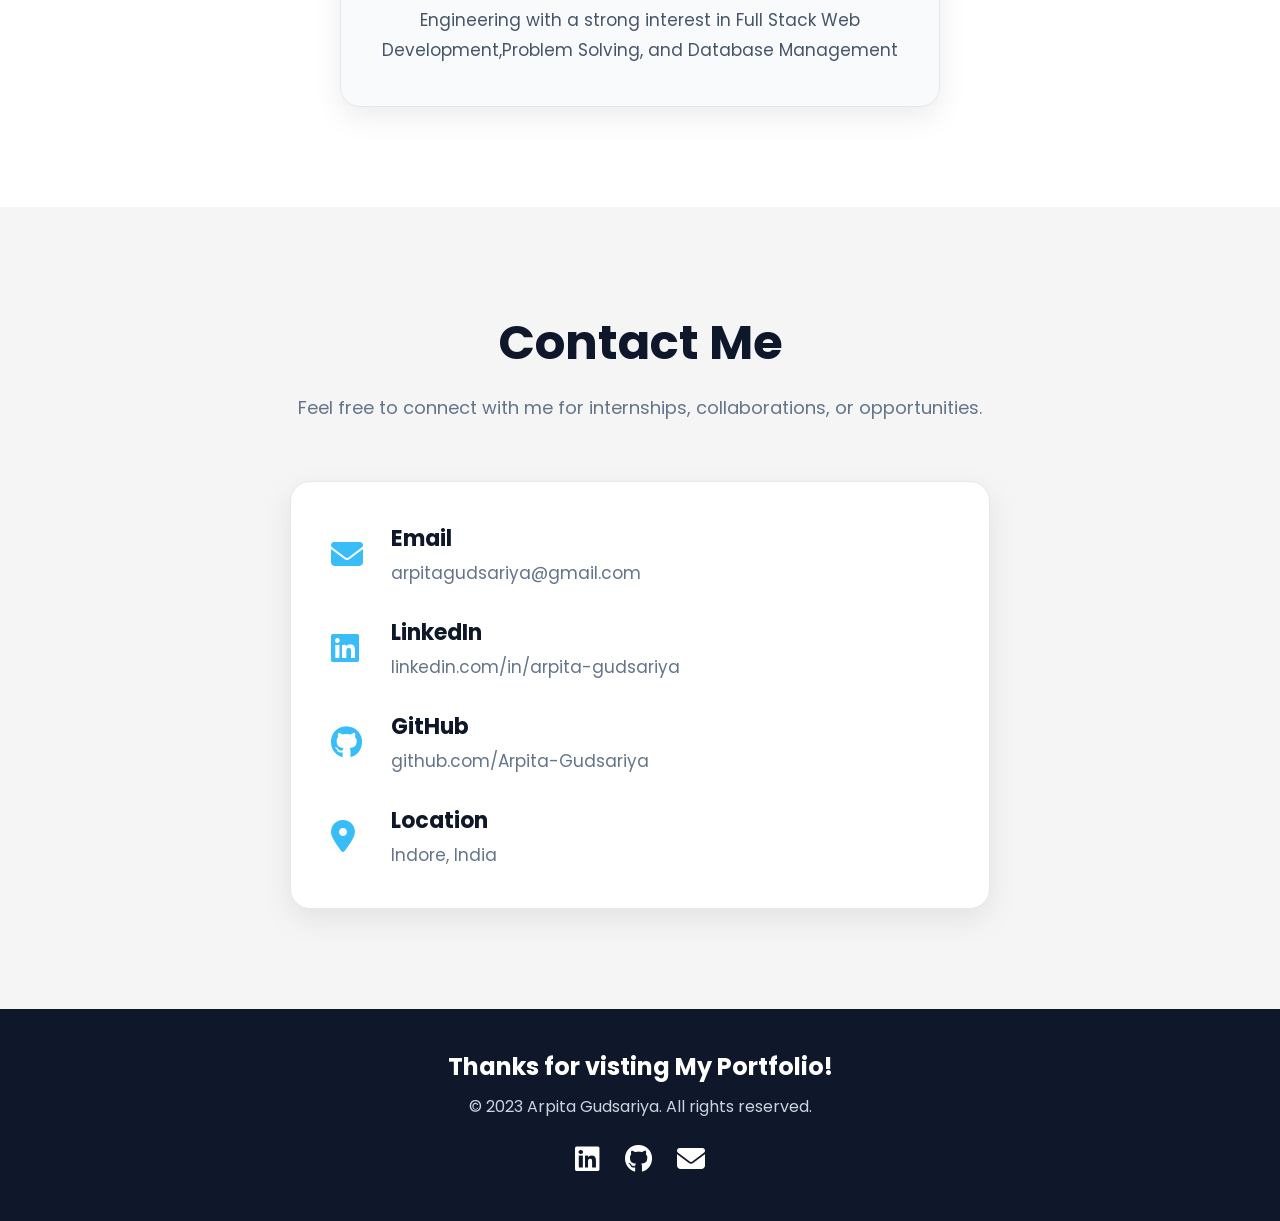
==== commit e8525ec9: "Complete personal portfolio website" ====
--- a/CODSOFT_TASK1_Portfolio/index.html
+++ b/CODSOFT_TASK1_Portfolio/index.html
@@ -21,7 +21,7 @@
         <a href="#education">Education</a>
         <a href="#contact">Contact</a>
 
-        <a href="#" class="resume-btn">Resume</a>
+        <a href="resume/ARPITA_GUDSARIYA.pdf" class="resume-btn" target="_blank">Resume</a>
         </div>
     </header>
 
@@ -46,7 +46,7 @@
             <h3>Aspiring Full Stack Developer</h3>
             <p class="hero-description">Passionate Computer Science student with a strong interest in web development. Currently learning modern technologies and building real-world projects to enhance my skills and grow as a developer.</p>
             <div class="hero-buttons">
-            <button>Download Resume</button>  
+            <a href="resume/ARPITA_GUDSARIYA.pdf" class="hero-download" target="_blank">Download Resume</a>
             <a class="hero-contact" href="#contact">Contact Me </a>
             </div>
             
@@ -120,7 +120,7 @@
             <p>Indore, Madhya Pradesh</p>
 
             <div class="about-button">
-    <button>Download Resume</button>
+    <a href="resume/ARPITA_GUDSARIYA.pdf"  class="hero-download" target="_blank">Resume</a>
  </div>
 
     </div>
--- a/CODSOFT_TASK1_Portfolio/style.css
+++ b/CODSOFT_TASK1_Portfolio/style.css
@@ -357,7 +357,7 @@
     margin-top: 30px;
 }
 
-.about-button button{
+.about-button a{
     padding: 14px 30px;
     background-color: #38BDF8;
     box-shadow:0 8px 20px rgba(56,189,248,0.3);
@@ -368,9 +368,10 @@
     font-weight: 600;
     cursor: pointer;
     transition: all 0.3s ease;
-}
-
-.about-button button:hover{
+    text-decoration:none;
+}
+
+.about-button a:hover{
     background-color: #0EA5E9;
     transform: translateY(-5px);
 }
